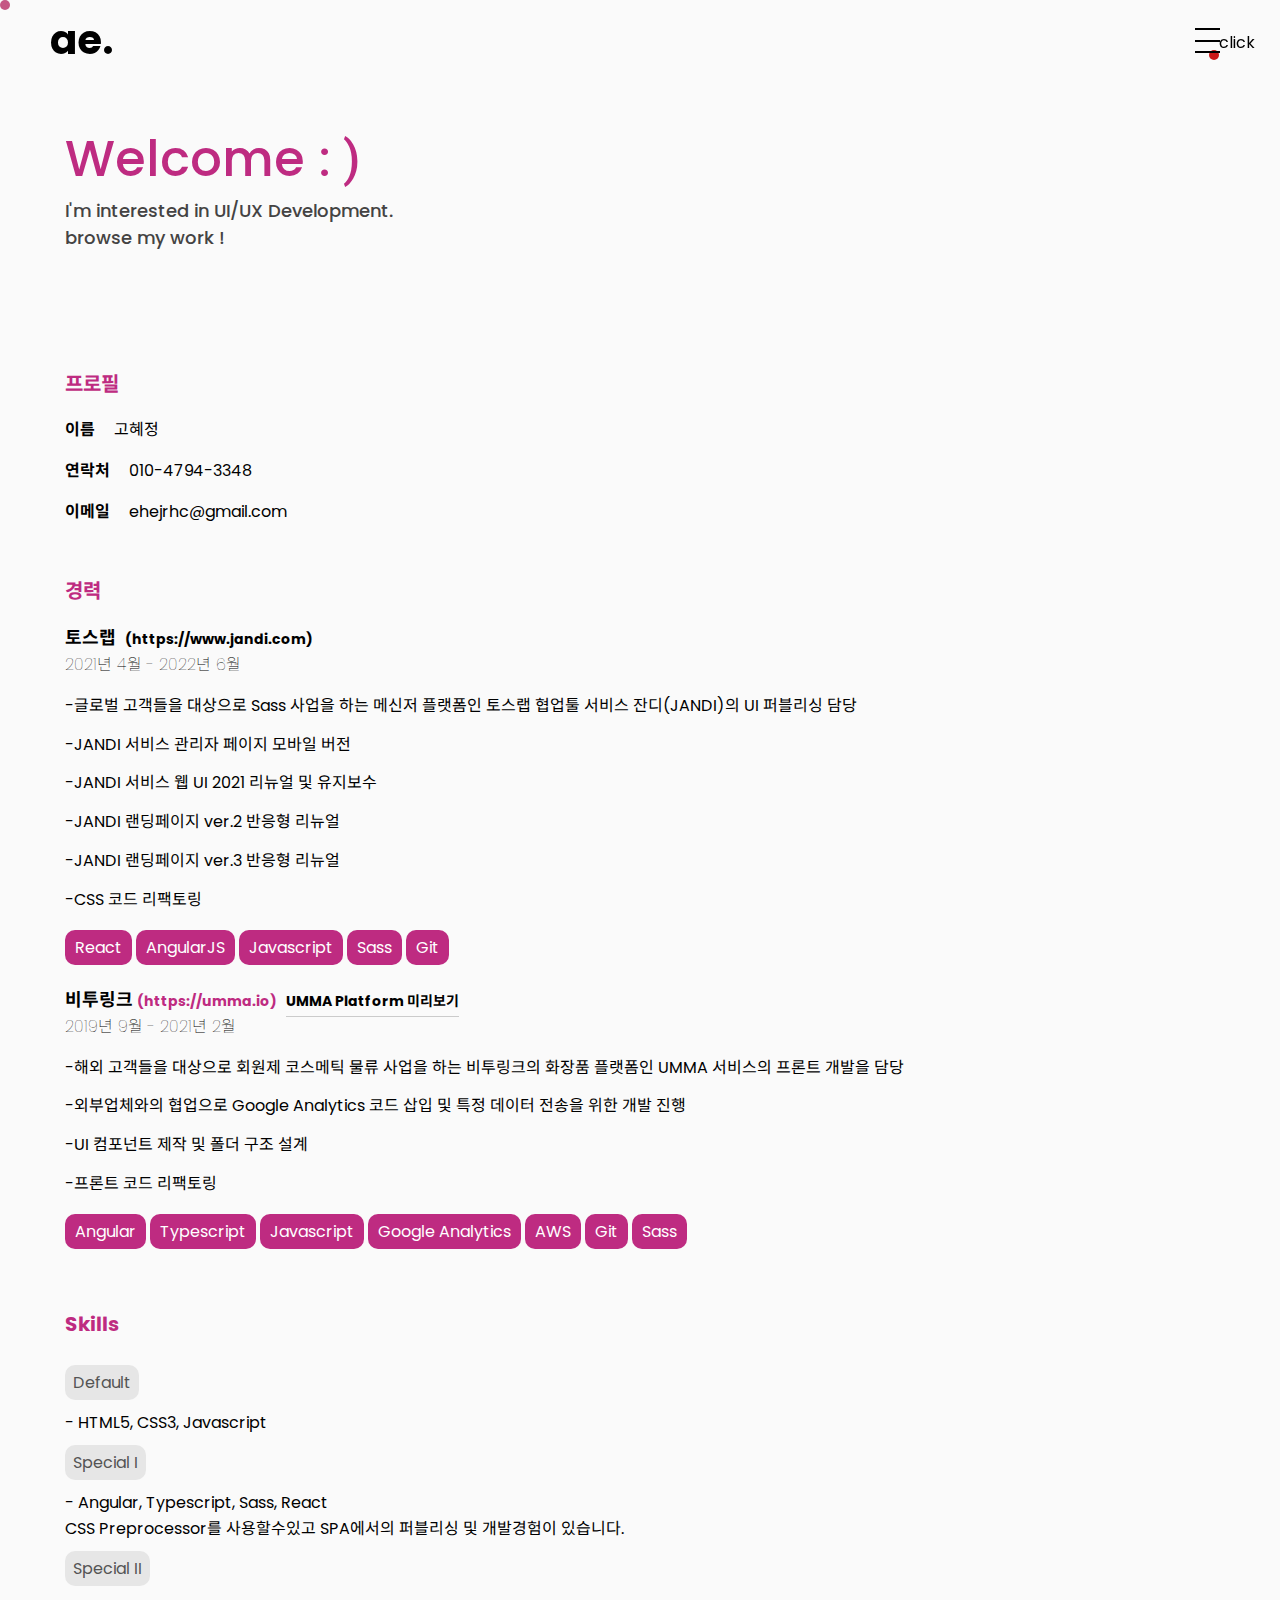
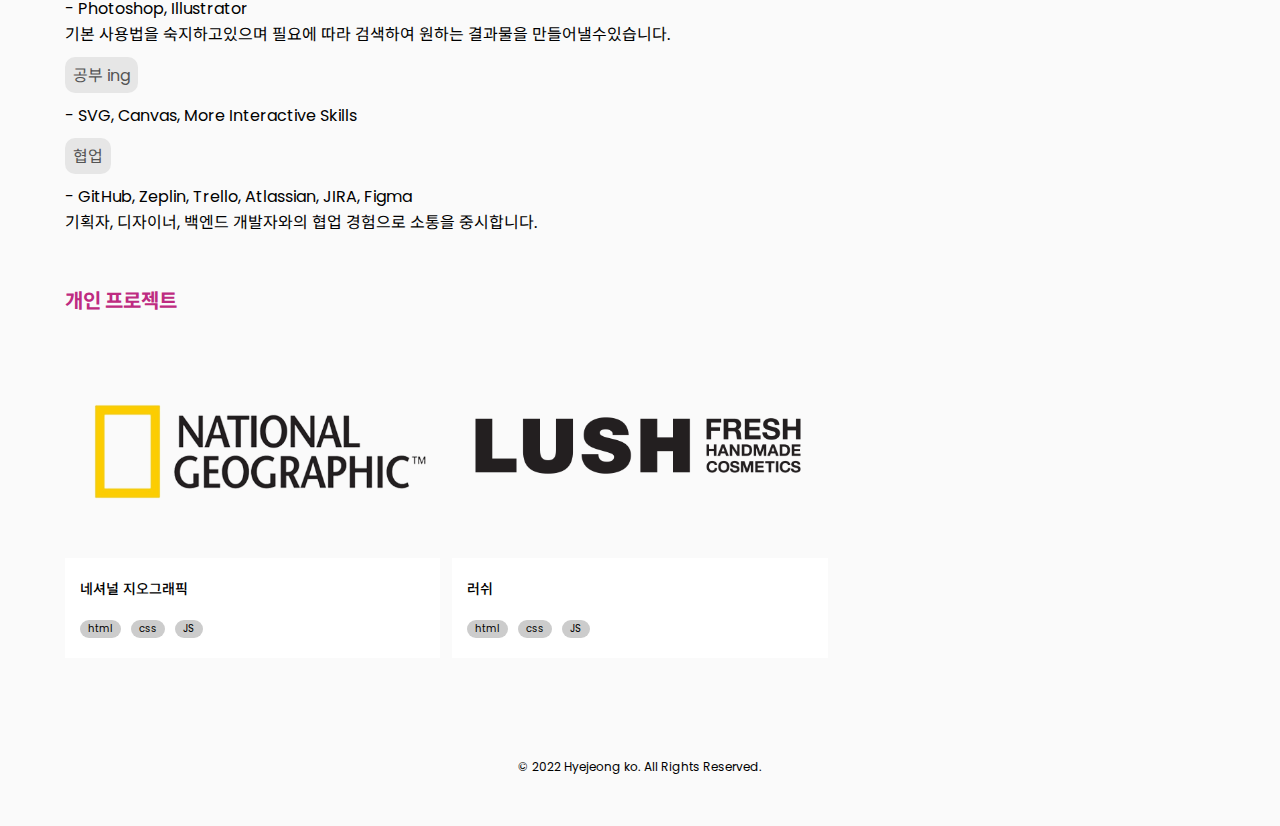
==== index.html @ 9c0b8891 "경력연도 수정" ====
<!DOCTYPE html>
<html lang="en">
  <head>
    <meta charset="UTF-8" />
    <meta name="viewport" content="width=device-width, initial-scale=1.0" />
    <link rel="stylesheet" href="./css/style.css" />
    <link rel="stylesheet" href="css/uicons-regular-rounded.css" />
    <title>ae</title>
  </head>
  <body>
    <div class="container">
      <div class="dim"></div>
      <div class="header-top">
        <h1>
          <a href="./index.html" class="logo">ae.</a>
        </h1>
        <div class="hamburger">
          <span></span>
          <span></span>
          <span></span>
        </div>
        <span class="cursor"> click </span>
      </div>
      <header>
        <aside>
          <div class="side-container">
            <div class="side-left">
              <div class="side-left-info">
                <span>Info</span>
                <a href="mailto:ehejrhc@gmail.com"> ehejrhc@gmail.com </a>
              </div>
            </div>
            <div class="side-right">
              <div class="work-section">
                <h2>Works</h2>
                <svg
                  xmlns="http://www.w3.org/2000/svg"
                  viewBox="0 0 25 33.33"
                  id="arrow-down-o"
                >
                  <path
                    d="M12.5 30.2V0m11 17l-11 13.2L1.55 17"
                    fill="none"
                    stroke="currentColor"
                    stroke-miterlimit="10"
                  ></path>
                </svg>
                <div class="work-list">
                  <a href="./umma-pc.html" class="underline"
                    >UMMA Platform</a
                  >
                </div>
              </div>
              <div class="project-section">
                <h2>Projects</h2>
                <svg
                  xmlns="http://www.w3.org/2000/svg"
                  viewBox="0 0 25 33.33"
                  id="arrow-down-o"
                >
                  <path
                    d="M12.5 30.2V0m11 17l-11 13.2L1.55 17"
                    fill="none"
                    stroke="currentColor"
                    stroke-miterlimit="10"
                  ></path>
                </svg>
                <div class="work-list">
                  <a
                    href="https://aejeong.github.io/pc-mobile-publishing/"
                    target="_blank"
                    class="underline"
                    >Resoponsive Web Publishing</a
                  >
                </div>
                <div class="work-list">
                  <a
                    href="https://aejeong.github.io/aejeong-lush/"
                    target="_blank"
                    class="underline"
                    >Web PC Publishing</a
                  >
                </div>
                <!-- <div class="work-list">
                  <a
                    href="https://aejeong.github.io/mobile-publishing/"
                    target="_blank"
                    class="underline"
                    >Web Mobile Publishing</a
                  >
                </div> -->
              </div>
            </div>
          </div>
        </aside>
      </header>
      <div class="welcome">
        Welcome <i> : ) </i> <br />
        <span> I'm interested in UI/UX Development. </span>
        <span> browse my work ! </span>
      </div>
      <div class="info">
        <div class="profile">
          <h2>프로필</h2>
          <ul>
            <li>
              <strong>이름</strong>
              <span>고혜정</span>
            </li>
            <li>
              <strong>연락처</strong>
              <span>010-4794-3348</span>
            </li>
            <li>
              <strong>이메일</strong>
              <span>ehejrhc@gmail.com</span>
            </li>
          </ul>
        </div>
        <div class="exprience">
          <h2>경력</h2>
          <ul>
            <li>
              <div class="exprience-info">
                <p>
                  토스랩
                  <a href="https://www.jandi.com/landing/kr" target="_blank"
                    >(https://www.jandi.com)</a
                  >
                </p>
                <span>2021년 4월 - 2022년 6월</span>
                <ul>
                  <li>
                    -글로벌 고객들을 대상으로 Sass 사업을 하는 메신저 플랫폼인
                    토스랩 협업툴 서비스 잔디(JANDI)의 UI 퍼블리싱 담당
                  </li>
                  <li>-JANDI 서비스 관리자 페이지 모바일 버전</li>
                  <li>-JANDI 서비스 웹 UI 2021 리뉴얼 및 유지보수</li>
                  <li>-JANDI 랜딩페이지 ver.2 반응형 리뉴얼</li>
                  <li>-JANDI 랜딩페이지 ver.3 반응형 리뉴얼</li>
                  <li>-CSS 코드 리팩토링</li>
                </ul>
              </div>
              <div class="skills">
                <ul>
                  <li>React</li>
                  <li>AngularJS</li>
                  <li>Javascript</li>
                  <li>Sass</li>
                  <li>Git</li>
                </ul>
              </div>
            </li>
            <li>
              <div class="exprience-info">
                <p>
                  비투링크
                  <a href="https://umma.io/" target="_blank"
                    >(https://umma.io)</a
                  >
                  <a href="./umma-pc.html" class="underline"
                  >UMMA Platform 미리보기</a>
                </p>
                <span>2019년 9월 - 2021년 2월</span>
                <ul>
                  <li>
                    -해외 고객들을 대상으로 회원제 코스메틱 물류 사업을 하는
                    비투링크의 화장품 플랫폼인 UMMA 서비스의 프론트 개발을 담당
                  </li>
                  <li>
                    -외부업체와의 협업으로 Google Analytics 코드 삽입 및 특정
                    데이터 전송을 위한 개발 진행
                  </li>
                  <li>-UI 컴포넌트 제작 및 폴더 구조 설계</li>
                  <li>-프론트 코드 리팩토링</li>
                </ul>
              </div>
              <div class="skills">
                <ul>
                  <li>Angular</li>
                  <li>Typescript</li>
                  <li>Javascript</li>
                  <li>Google Analytics</li>
                  <li>AWS</li>
                  <li>Git</li>
                  <li>Sass</li>
                </ul>
              </div>
            </li>
          </ul>
        </div>
        <div class="my-skills">
          <h2>Skills</h2>
          <ul>
            <li>
              <span>Default</span>
              <p>- HTML5, CSS3, Javascript</p>
            </li>
            <li>
              <span>Special I</span>
              <p>
                - Angular, Typescript, Sass, React <br />
                CSS Preprocessor를 사용할수있고 SPA에서의 퍼블리싱 및 개발경험이
                있습니다.
              </p>
            </li>
            <li>
              <span>Special II</span>
              <p>
                - Photoshop, Illustrator <br />
                기본 사용법을 숙지하고있으며 필요에 따라 검색하여 원하는
                결과물을 만들어낼수있습니다.
              </p>
            </li>
            <li>
              <span>공부 ing</span>
              <p>- SVG, Canvas, More Interactive Skills</p>
            </li>
            <li>
              <span>협업</span>
              <p>
                - GitHub, Zeplin, Trello, Atlassian, JIRA, Figma <br />
                기획자, 디자이너, 백엔드 개발자와의 협업 경험으로 소통을
                중시합니다.
              </p>
            </li>
          </ul>
        </div>
        <div class="pj-preview">
          <h2>개인 프로젝트</h2>
          <ul>
            <li>
              <a
                href="https://aejeong.github.io/pc-mobile-publishing/"
                target="_blank"
              >
                <div class="img-wrap">
                  <img src="./images/national-logo.png" alt="project-img" />
                  <div class="link">
                    <i>
                      <i class="fi-rr-redo"></i>
                      <span class="blind">링크바로가기</span>
                    </i>
                  </div>
                </div>
                <div class="txt-wrap">
                  <strong>네셔널 지오그래픽</strong>
                  <!-- <div class="date-wrap">
                    <span class="tit">제작</span>
                    <span class="date">2021.02.15~2021.02.18</span>
                  </div> -->
                  <div class="skill-wrap">
                    <span>html</span>
                    <span>css</span>
                    <span>JS</span>
                  </div>
                </div>
              </a>
            </li>
            <li>
              <a href="https://aejeong.github.io/aejeong-lush/" target="_blank">
                <div class="img-wrap">
                  <img src="./images/lush-logo.png" alt="project-img" />
                  <div class="link">
                    <i>
                      <i class="fi-rr-redo"></i>
                      <span class="blind">링크바로가기</span>
                    </i>
                  </div>
                </div>
                <div class="txt-wrap">
                  <strong>러쉬</strong>
                  <!-- <div class="date-wrap">
                    <span class="tit">제작</span>
                    <span class="date">2021.02.01~2021.02.03</span>
                  </div> -->
                  <div class="skill-wrap">
                    <span>html</span>
                    <span>css</span>
                    <span>JS</span>
                  </div>
                </div>
              </a>
            </li>
            <!-- <li>
              <a href="https://aejeong.github.io/mobile-publishing/">
                <div class="img-wrap">
                  <img src="./images/spotify-logo.png" alt="project-img" />
                  <div class="link">
                    <i>
                      <i class="fi-rr-redo"></i>
                      <span class="blind">링크바로가기</span>
                    </i>
                  </div>
                </div>
                <div class="txt-wrap">
                  <strong>스포티파이</strong>
                  <div class="date-wrap">
                    <span class="tit">제작기간</span>
                    <span class="date">2021.02.08 ~ 2021.02.10</span>
                  </div>
                  <div class="skill-wrap">
                    <span>html</span>
                    <span>css</span>
                    <span>JS</span>
                  </div>
                </div>
              </a>
            </li> -->
          </ul>
        </div>
      </div>
    </div>
    <footer>
      <p class="copy">© 2022 Hyejeong ko. All Rights Reserved.</p>
    </footer>
    <span class="dot"></span>
    <script src="./index.js"></script>
  </body>
</html>
---- css/style.css ----
@charset "UTF-8";
@import url("https://fonts.googleapis.com/css2?family=Noto+Sans+KR:wght@300;400;500;700&family=Poppins:wght@300;400;500;600&family=Roboto:wght@500&display=swap");
* {
  font: inherit;
}

body {
  padding: 0;
  margin: 0;
  width: 100%;
  font-family: "Poppins", "Noto Sans KR", sans-serif;
  background: #fafafa;
}

ul, p {
  margin: 0;
  padding: 0;
}

ul {
  list-style: none;
}

div {
  box-sizing: border-box;
}

a {
  color: black;
  text-decoration: none;
}

.blind {
  position: absolute;
  width: 1px;
  height: 1px;
  margin: -1px;
  overflow: hidden;
  clip: rect(0, 0, 0, 0);
}

.dim {
  display: none;
  position: fixed;
  width: 100%;
  height: 100vh;
  background-color: rgba(238, 238, 238, 0.7);
  z-index: 1;
}

.container {
  width: 1250px;
  margin: 0 auto;
}
.container.active .dim {
  display: block;
}
.container header {
  display: flex;
  align-items: center;
}

@keyframes movingCursor {
  to {
    transform: scale(1.5);
  }
}
.header-top {
  display: flex;
  padding: 0 55px;
  align-items: center;
  justify-content: space-between;
  position: relative;
  top: 20px;
  width: 100%;
}
.header-top .cursor {
  position: fixed;
  right: 25px;
  top: 30px;
}
.header-top .cursor:after {
  position: absolute;
  content: "";
  top: 20px;
  left: -10px;
  width: 10px;
  height: 10px;
  background-color: #c91717;
  border-radius: 50%;
  transition: 0.3s;
  animation: movingCursor 0.8s linear infinite both;
  font-size: 14px;
}
.header-top .logo {
  font-size: 40px;
  font-weight: bold;
  cursor: pointer;
  position: fixed;
  left: 50px;
  top: 10px;
}
.header-top .hamburger {
  width: 25px;
  height: 25px;
  position: fixed;
  top: 18px;
  right: 50px;
  margin: 10px;
  cursor: pointer;
  z-index: 5;
}
.header-top .hamburger span {
  position: absolute;
  box-sizing: border-box;
  border: 1px solid black;
  width: 100%;
  transition: 0.3s;
}
.header-top .hamburger span:nth-child(2) {
  top: 50%;
  transform: translateY(-50%);
}
.header-top .hamburger span:nth-child(3) {
  bottom: 0;
}
.header-top .hamburger.active span:nth-child(1) {
  transform: rotate(45deg) translate(8px, 8px);
}
.header-top .hamburger.active span:nth-child(2) {
  display: none;
}
.header-top .hamburger.active span:nth-child(3) {
  transform: rotate(-45deg) translate(8px, -8px);
}

/* index */
.welcome {
  padding: 100px 50px 50px;
  font-size: 50px;
  font-weight: 500;
  color: #be2b81;
}
.welcome span {
  display: block;
  font-size: 18px;
  color: #444343;
}
.welcome i {
  font-family: "Roboto", sans-serif;
}

.info {
  padding: 50px;
}
.info h2 {
  font-size: 20px;
  font-weight: 700;
  color: #be2b81;
}
.info .profile {
  padding-bottom: 20px;
}
.info .profile ul li {
  margin-bottom: 15px;
}
.info .profile ul li strong {
  font-weight: 700;
  margin-right: 15px;
}
.info .exprience > ul li {
  margin-bottom: 10px;
}
.info .exprience .exprience-info p {
  font-size: 18px;
  font-weight: bold;
}
.info .exprience .exprience-info p a {
  font-size: 14px;
}
.info .exprience .exprience-info p a:first-child {
  color: #be2b81;
}
.info .exprience .exprience-info p a:last-child {
  margin-left: 5px;
  color: black;
}
.info .exprience .exprience-info span {
  font-size: 16px;
  font-weight: lighter;
}
.info .exprience .exprience-info ul {
  line-height: 1.8;
  margin: 15px 0;
}
.info .exprience .skills ul li {
  display: inline-block;
  border-radius: 10px;
  padding: 5px 10px;
  color: #fff;
  background-color: #be2b81;
}
.info .pj-preview {
  margin-top: 50px;
  width: 100%;
}
.info .pj-preview ul {
  overflow: hidden;
}
.info .pj-preview ul li {
  width: 33.33%;
  float: left;
  box-sizing: border-box;
  padding-right: 8px;
}
.info .pj-preview ul li:nth-child(2) {
  padding: 0 4px;
}
.info .pj-preview ul li:nth-child(3) {
  padding-right: 0;
  padding-left: 8px;
}
.info .pj-preview ul li:hover .img-wrap::before {
  opacity: 1;
}
.info .pj-preview ul li:hover .img-wrap .link {
  top: 50%;
  opacity: 1;
}
.info .pj-preview ul li:hover img {
  transform: scale(1.1);
}
.info .pj-preview ul a {
  background: #fff;
}
.info .pj-preview ul a .img-wrap {
  overflow: hidden;
  position: relative;
  padding-bottom: 60%;
}
.info .pj-preview ul a .img-wrap:before {
  opacity: 0;
  position: absolute;
  content: "";
  top: 0;
  left: 0;
  bottom: 0;
  right: 0;
  background: rgba(0, 0, 0, 0.3);
  z-index: 2;
  transition: 0.3s;
}
.info .pj-preview ul a .img-wrap .link {
  transition: 0.3s;
  width: 50px;
  height: 50px;
  position: absolute;
  top: 60%;
  left: 50%;
  opacity: 0;
  transform: translate(-50%, -50%);
  border: 1px solid #fff;
  z-index: 3;
  border-radius: 50%;
  text-align: center;
  color: #fff;
  line-height: 50px;
  font-size: 18px;
}
.info .pj-preview ul a .txt-wrap {
  padding: 20px 15px;
  background: #fff;
  font-size: 14px;
}
.info .pj-preview ul a .txt-wrap strong {
  font-weight: 500;
  padding-bottom: 10px;
  display: inline-block;
}
.info .pj-preview ul a .txt-wrap .date-wrap {
  font-weight: 300;
  overflow: hidden;
}
.info .pj-preview ul a .txt-wrap .date-wrap .tit {
  float: left;
}
.info .pj-preview ul a .txt-wrap .date-wrap .date {
  float: right;
}
.info .pj-preview ul a .txt-wrap .skill-wrap {
  overflow: hidden;
  font-size: 10px;
  padding-top: 10px;
}
.info .pj-preview ul a .txt-wrap .skill-wrap span {
  border-radius: 15px;
  display: inline-block;
  vertical-align: top;
  padding: 1px 8px;
  background: #ccc;
  float: left;
  margin-right: 10px;
}
.info .pj-preview ul a img {
  position: absolute;
  object-fit: cover;
  width: 100%;
  height: 100%;
  top: 0;
  left: 0;
  transition: 0.3s;
}
.info .my-skills {
  margin-top: 50px;
}
.info .my-skills ul li span {
  display: inline-block;
  background-color: #e6e6e6;
  color: #545454;
  border-radius: 10px;
  padding: 5px 8px;
  margin: 10px 0;
}

.title {
  width: 100%;
  padding: 0 180px;
}
.title h1 {
  margin: 0;
  font-size: 4.5vw;
  animation: title-ani 1.5s cubic-bezier(0.22, 0.61, 0.36, 1) both;
  transform-origin: bottom bottom;
}
.title .date {
  display: inline-block;
  font-size: 20px;
  margin-bottom: 15px;
}

@keyframes title-ani {
  0% {
    transform: rotateX(-90deg) translate3d(0, 70px, 0);
    opacity: 0;
  }
  100% {
    transform: rotateX(0deg) translate3d(0, 0, 0);
    opacity: 1;
  }
}
aside {
  position: fixed;
  top: 0;
  right: -100%;
  width: 500px;
  height: 100vh;
  background-color: #fff;
  transition: 0.5s ease-in-out;
  box-shadow: 0px 7px 15px rgba(0, 0, 0, 0.1);
  opacity: 0;
  visibility: hidden;
  z-index: 4;
}
aside.active {
  opacity: 1;
  right: 0;
  visibility: visible;
}

/* MOBILE MAIN */
.main {
  width: 100%;
  box-shadow: 0 2px 10px rgba(0, 0, 0, 0.2);
  overflow: hidden;
  height: 100vh;
}
.main .main-container {
  transform: translate3d(0, -250px, 0);
  background: url(../images/mobile-main.png) no-repeat;
  width: 100%;
  height: 100%;
  background-size: cover;
}
.main .main-container img:nth-child(1) {
  width: 100%;
}
.main .main-container img:nth-child(2) {
  position: absolute;
  top: 0%;
  left: 33%;
}
.main .main-container img:nth-child(3) {
  position: absolute;
  top: 0;
  left: 66%;
}
.main .main-container img:nth-child(4) {
  position: absolute;
  top: 60%;
  left: 6%;
}
.main .main-container img:nth-child(5) {
  position: absolute;
  top: 60%;
  left: 40%;
}
.main .main-container img:nth-child(6) {
  position: absolute;
  top: 60%;
  left: 73%;
}

/* PC MAIN */
.pc-main {
  width: 100%;
  height: 100%;
  text-align: center;
  box-shadow: 0 0px 2px rgba(0, 0, 0, 0.3);
}

.explain {
  width: 100%;
  height: 100%;
  display: flex;
  padding: 120px 180px;
  font-size: 18px;
  font-family: "Noto Serif KR", serif;
}
.explain .sub-title {
  font-family: "Do Hyeon", sans-serif;
  font-size: 48px;
  margin-right: 80px;
  color: #dddddd91;
}
.explain ul li {
  margin-bottom: 10px;
}
.explain p {
  width: 700px;
  line-height: 1.8em;
}

.cards-container .cards {
  display: flex;
  flex-direction: row;
  justify-content: space-around;
  width: 880px;
  margin: 0 auto;
  height: 100%;
}
.cards-container .card {
  border-radius: 5px;
  overflow: hidden;
  position: relative;
  box-shadow: 0 2px 10px rgba(0, 0, 0, 0.2);
}
.cards-container .cards-left .card {
  width: 380px;
  height: 600px;
  margin-bottom: 40px;
}
.cards-container .cards-left .card:nth-child(1) img {
  position: absolute;
  left: -80%;
  transform: translate3d(0, -150px, 0px);
}
.cards-container .cards-left .card:nth-child(2) img {
  position: absolute;
  transform: translate3d(0, -150px, 0px);
}
.cards-container .cards-left .card:nth-child(3) {
  position: relative;
  height: 570px;
}
.cards-container .cards-left .card:nth-child(4) {
  position: relative;
  height: 650px;
}
.cards-container .cards-right {
  margin-top: 170px;
}
.cards-container .cards-right .card {
  margin-bottom: 40px;
  overflow: hidden;
  position: relative;
  width: 380px;
  height: 600px;
  box-shadow: 0 2px 10px rgba(0, 0, 0, 0.2);
}
.cards-container .cards-right .card:nth-child(1) {
  height: 540px;
}
.cards-container .cards-right .card:nth-child(1) img {
  width: 100%;
  position: absolute;
  transform: translate3d(0, -70px, 0px);
}
.cards-container .cards-right .card:nth-child(2) {
  height: 630px;
}
.cards-container .cards-right .card:nth-child(2) img {
  position: absolute;
  transform: translate3d(0, -150px, 0px);
  width: 100%;
  top: -8%;
}
.cards-container .cards-right .card:nth-child(3) {
  height: 630px;
}
.cards-container .cards-right .card:nth-child(3) img {
  position: absolute;
  transform: translate3d(0, -350px, 0px);
  width: 100%;
}
.cards-container .cards-right .card:nth-child(4) img {
  transform: translate3d(0, -500px, 0px);
  width: 100%;
}

.side-container {
  height: 100%;
  width: 100%;
  display: flex;
  align-items: flex-end;
  padding: 80px 0;
}

.side-left {
  margin: 0 auto;
  width: 150px;
  color: #6f6f6f;
}
.side-left a {
  display: block;
  color: #6f6f6f;
  padding: 18px 0;
  font-size: 16px;
}

.side-right {
  margin: 0 auto;
  height: 80%;
}
.side-right h2 {
  display: inline-block;
  font-size: 45px;
}
.side-right svg {
  width: 15px;
  height: 18px;
}

.work-section {
  margin-bottom: 40px;
}
.work-section h2 {
  color: #be2b81;
}

.project-section h2 {
  color: #be2b81;
}

.work-list {
  text-align: end;
  margin-bottom: 30px;
}

.dot {
  position: fixed;
  top: 0;
  left: 0;
  display: inline-block;
  width: 10px;
  height: 10px;
  border-radius: 50%;
  background-color: #c55684;
  z-index: 2;
  pointer-events: none;
  transition: 0.3s;
}

.keyword {
  position: fixed;
  bottom: 25px;
  right: 25px;
  z-index: 1;
}
.keyword a {
  display: inline-block;
  outline: none;
  padding: 10px 20px;
  border-radius: 20px;
  background-color: #000000;
  color: #fff;
  cursor: pointer;
  transition: 0.3s;
}
.keyword a:hover {
  background: #d1d1d1;
}

/* 막대 트렌지션 */
.underline {
  background-position: 0 bottom, 0 bottom;
  transition: all 500ms cubic-bezier(0.23, 0.5, 0.32, 1);
  background-repeat: no-repeat;
  padding-bottom: 6px;
  background-image: linear-gradient(transparent calc(100% - 1px), #000000 1px), linear-gradient(transparent calc(100% - 1px), #CBCBCB 1px);
  background-size: 0% 6px, 100% 6px;
}
.underline:hover {
  background-size: 100% 6px, 100% 6px;
}

footer .copy {
  text-align: center;
  padding: 50px 0;
  font-size: 12px;
}

@media (max-width: 1250px) {
  .container {
    width: 100%;
  }
}
@media (max-width: 1024px) {
  .info .pj-preview ul li {
    margin-bottom: 16px;
    width: 50%;
  }
  .info .pj-preview ul li:nth-child(2) {
    padding-left: 8px;
    padding-right: 0;
  }
  .info .pj-preview ul li:nth-child(3) {
    padding-left: 0;
    padding-right: 8px;
  }
}
@media (max-width: 768px) {
  .info .pj-preview ul li {
    width: 100%;
    padding: 0;
  }
  .info .pj-preview ul li:nth-child(2) {
    padding: 0;
  }
  .dot {
    display: none;
  }

  .title {
    padding: 0 50px;
  }

  .title h1 {
    font-size: 7vw;
  }

  .header-top {
    padding: 0px 30px;
    top: 15px;
  }
  .header-top .logo {
    font-size: 38px;
  }
  .header-top .cursor {
    right: 0;
    top: 23px;
  }

  .info .exprience .skills ul li {
    margin-top: 10px;
  }

  .header-top .hamburger {
    right: 25px;
    margin: 10px;
  }

  aside {
    width: 260px;
  }

  .side-container {
    padding: 40px 24px;
    position: relative;
  }

  .work-section {
    position: absolute;
    top: 10%;
    right: 20px;
  }

  .main .main-container {
    background: url(../images/mobile-mockup.png) no-repeat center center/cover;
  }

  .explain {
    display: inline-block;
    padding: 60px 40px;
    font-size: 18px;
  }
  .explain .sub-title {
    font-size: 39px;
    margin-right: 0;
  }
  .explain ul li {
    margin-bottom: 14px;
    list-style-type: "- ";
  }

  .cards-container {
    display: none;
  }

  .welcome {
    padding: 50px;
    font-size: 40px;
  }

  .welcome span {
    font-size: 18px;
  }

  .keyword {
    display: none;
  }
}
@media (max-width: 480px) {
  .welcome {
    padding: 35px;
  }

  .info {
    width: 350px;
    padding: 35px;
  }

  .side-right {
    height: 380px;
  }

  aside {
    width: 100%;
    height: 100%;
  }

  .project-section {
    position: absolute;
    bottom: 20%;
    right: 20px;
  }
}

/*# sourceMappingURL=style.css.map */
---- css/uicons-regular-rounded.css ----
@font-face {
    font-family: "uicons-regular-rounded";
    src: url("webfonts/uicons-regular-rounded.eot#iefix") format("embedded-opentype"),
url("webfonts/uicons-regular-rounded.woff2") format("woff2"),
url("webfonts/uicons-regular-rounded.woff") format("woff");
}

i[class^="fi-rr-"]:before, i[class*=" fi-rr-"]:before, span[class^="fi-rr-"]:before, span[class*="fi-rr-"]:before {
    font-family: uicons-regular-rounded !important;
    font-style: normal;
    font-weight: normal !important;
    font-variant: normal;
    text-transform: none;
    line-height: 1;
    -webkit-font-smoothing: antialiased;
    -moz-osx-font-smoothing: grayscale;
}

.fi-rr-add:before {
    content: "\f101";
}
.fi-rr-alarm-clock:before {
    content: "\f102";
}
.fi-rr-align-center:before {
    content: "\f103";
}
.fi-rr-align-justify:before {
    content: "\f104";
}
.fi-rr-align-left:before {
    content: "\f105";
}
.fi-rr-align-right:before {
    content: "\f106";
}
.fi-rr-ambulance:before {
    content: "\f107";
}
.fi-rr-angle-double-left:before {
    content: "\f108";
}
.fi-rr-angle-double-right:before {
    content: "\f109";
}
.fi-rr-angle-double-small-left:before {
    content: "\f10a";
}
.fi-rr-angle-double-small-right:before {
    content: "\f10b";
}
.fi-rr-angle-down:before {
    content: "\f10c";
}
.fi-rr-angle-left:before {
    content: "\f10d";
}
.fi-rr-angle-right:before {
    content: "\f10e";
}
.fi-rr-angle-small-down:before {
    content: "\f10f";
}
.fi-rr-angle-small-left:before {
    content: "\f110";
}
.fi-rr-angle-small-right:before {
    content: "\f111";
}
.fi-rr-angle-small-up:before {
    content: "\f112";
}
.fi-rr-angle-up:before {
    content: "\f113";
}
.fi-rr-apps-add:before {
    content: "\f114";
}
.fi-rr-apps-delete:before {
    content: "\f115";
}
.fi-rr-apps-sort:before {
    content: "\f116";
}
.fi-rr-apps:before {
    content: "\f117";
}
.fi-rr-archive:before {
    content: "\f118";
}
.fi-rr-arrow-down:before {
    content: "\f119";
}
.fi-rr-arrow-left:before {
    content: "\f11a";
}
.fi-rr-arrow-right:before {
    content: "\f11b";
}
.fi-rr-arrow-small-down:before {
    content: "\f11c";
}
.fi-rr-arrow-small-left:before {
    content: "\f11d";
}
.fi-rr-arrow-small-right:before {
    content: "\f11e";
}
.fi-rr-arrow-small-up:before {
    content: "\f11f";
}
.fi-rr-arrow-up:before {
    content: "\f120";
}
.fi-rr-asterisk:before {
    content: "\f121";
}
.fi-rr-backpack:before {
    content: "\f122";
}
.fi-rr-badge:before {
    content: "\f123";
}
.fi-rr-ban:before {
    content: "\f124";
}
.fi-rr-band-aid:before {
    content: "\f125";
}
.fi-rr-bank:before {
    content: "\f126";
}
.fi-rr-barber-shop:before {
    content: "\f127";
}
.fi-rr-baseball:before {
    content: "\f128";
}
.fi-rr-basketball:before {
    content: "\f129";
}
.fi-rr-bell-ring:before {
    content: "\f12a";
}
.fi-rr-bell-school:before {
    content: "\f12b";
}
.fi-rr-bell:before {
    content: "\f12c";
}
.fi-rr-billiard:before {
    content: "\f12d";
}
.fi-rr-bold:before {
    content: "\f12e";
}
.fi-rr-book-alt:before {
    content: "\f12f";
}
.fi-rr-book:before {
    content: "\f130";
}
.fi-rr-bookmark:before {
    content: "\f131";
}
.fi-rr-bowling:before {
    content: "\f132";
}
.fi-rr-box-alt:before {
    content: "\f133";
}
.fi-rr-box:before {
    content: "\f134";
}
.fi-rr-briefcase:before {
    content: "\f135";
}
.fi-rr-broom:before {
    content: "\f136";
}
.fi-rr-browser:before {
    content: "\f137";
}
.fi-rr-brush:before {
    content: "\f138";
}
.fi-rr-bug:before {
    content: "\f139";
}
.fi-rr-building:before {
    content: "\f13a";
}
.fi-rr-bulb:before {
    content: "\f13b";
}
.fi-rr-calculator:before {
    content: "\f13c";
}
.fi-rr-calendar:before {
    content: "\f13d";
}
.fi-rr-camera:before {
    content: "\f13e";
}
.fi-rr-caret-down:before {
    content: "\f13f";
}
.fi-rr-caret-left:before {
    content: "\f140";
}
.fi-rr-caret-right:before {
    content: "\f141";
}
.fi-rr-caret-up:before {
    content: "\f142";
}
.fi-rr-check:before {
    content: "\f143";
}
.fi-rr-checkbox:before {
    content: "\f144";
}
.fi-rr-chess:before {
    content: "\f145";
}
.fi-rr-circle-small:before {
    content: "\f146";
}
.fi-rr-circle:before {
    content: "\f147";
}
.fi-rr-clip:before {
    content: "\f148";
}
.fi-rr-clock:before {
    content: "\f149";
}
.fi-rr-cloud-check:before {
    content: "\f14a";
}
.fi-rr-cloud-disabled:before {
    content: "\f14b";
}
.fi-rr-cloud-download:before {
    content: "\f14c";
}
.fi-rr-cloud-share:before {
    content: "\f14d";
}
.fi-rr-cloud-upload:before {
    content: "\f14e";
}
.fi-rr-cloud:before {
    content: "\f14f";
}
.fi-rr-comment-alt:before {
    content: "\f150";
}
.fi-rr-comment:before {
    content: "\f151";
}
.fi-rr-compress-alt:before {
    content: "\f152";
}
.fi-rr-compress:before {
    content: "\f153";
}
.fi-rr-computer:before {
    content: "\f154";
}
.fi-rr-cookie:before {
    content: "\f155";
}
.fi-rr-copy-alt:before {
    content: "\f156";
}
.fi-rr-copy:before {
    content: "\f157";
}
.fi-rr-copyright:before {
    content: "\f158";
}
.fi-rr-cream:before {
    content: "\f159";
}
.fi-rr-credit-card:before {
    content: "\f15a";
}
.fi-rr-cross-circle:before {
    content: "\f15b";
}
.fi-rr-cross-small:before {
    content: "\f15c";
}
.fi-rr-cross:before {
    content: "\f15d";
}
.fi-rr-crown:before {
    content: "\f15e";
}
.fi-rr-cursor-finger:before {
    content: "\f15f";
}
.fi-rr-cursor-plus:before {
    content: "\f160";
}
.fi-rr-cursor-text-alt:before {
    content: "\f161";
}
.fi-rr-cursor-text:before {
    content: "\f162";
}
.fi-rr-cursor:before {
    content: "\f163";
}
.fi-rr-dart:before {
    content: "\f164";
}
.fi-rr-dashboard:before {
    content: "\f165";
}
.fi-rr-data-transfer:before {
    content: "\f166";
}
.fi-rr-database:before {
    content: "\f167";
}
.fi-rr-delete:before {
    content: "\f168";
}
.fi-rr-diamond:before {
    content: "\f169";
}
.fi-rr-dice:before {
    content: "\f16a";
}
.fi-rr-diploma:before {
    content: "\f16b";
}
.fi-rr-disk:before {
    content: "\f16c";
}
.fi-rr-doctor:before {
    content: "\f16d";
}
.fi-rr-document-signed:before {
    content: "\f16e";
}
.fi-rr-document:before {
    content: "\f16f";
}
.fi-rr-dollar:before {
    content: "\f170";
}
.fi-rr-download:before {
    content: "\f171";
}
.fi-rr-duplicate:before {
    content: "\f172";
}
.fi-rr-e-learning:before {
    content: "\f173";
}
.fi-rr-earnings:before {
    content: "\f174";
}
.fi-rr-edit-alt:before {
    content: "\f175";
}
.fi-rr-edit:before {
    content: "\f176";
}
.fi-rr-envelope:before {
    content: "\f177";
}
.fi-rr-euro:before {
    content: "\f178";
}
.fi-rr-exclamation:before {
    content: "\f179";
}
.fi-rr-expand:before {
    content: "\f17a";
}
.fi-rr-eye-crossed:before {
    content: "\f17b";
}
.fi-rr-eye-dropper:before {
    content: "\f17c";
}
.fi-rr-eye:before {
    content: "\f17d";
}
.fi-rr-feather:before {
    content: "\f17e";
}
.fi-rr-file-add:before {
    content: "\f17f";
}
.fi-rr-file-ai:before {
    content: "\f180";
}
.fi-rr-file-check:before {
    content: "\f181";
}
.fi-rr-file-delete:before {
    content: "\f182";
}
.fi-rr-file-eps:before {
    content: "\f183";
}
.fi-rr-file-gif:before {
    content: "\f184";
}
.fi-rr-file-music:before {
    content: "\f185";
}
.fi-rr-file-psd:before {
    content: "\f186";
}
.fi-rr-file:before {
    content: "\f187";
}
.fi-rr-fill:before {
    content: "\f188";
}
.fi-rr-film:before {
    content: "\f189";
}
.fi-rr-filter:before {
    content: "\f18a";
}
.fi-rr-fingerprint:before {
    content: "\f18b";
}
.fi-rr-flag:before {
    content: "\f18c";
}
.fi-rr-flame:before {
    content: "\f18d";
}
.fi-rr-flip-horizontal:before {
    content: "\f18e";
}
.fi-rr-folder-add:before {
    content: "\f18f";
}
.fi-rr-folder:before {
    content: "\f190";
}
.fi-rr-following:before {
    content: "\f191";
}
.fi-rr-football:before {
    content: "\f192";
}
.fi-rr-form:before {
    content: "\f193";
}
.fi-rr-forward:before {
    content: "\f194";
}
.fi-rr-ftp:before {
    content: "\f195";
}
.fi-rr-gallery:before {
    content: "\f196";
}
.fi-rr-glasses:before {
    content: "\f197";
}
.fi-rr-globe-alt:before {
    content: "\f198";
}
.fi-rr-globe:before {
    content: "\f199";
}
.fi-rr-golf:before {
    content: "\f19a";
}
.fi-rr-graduation-cap:before {
    content: "\f19b";
}
.fi-rr-graphic-tablet:before {
    content: "\f19c";
}
.fi-rr-grid-alt:before {
    content: "\f19d";
}
.fi-rr-grid:before {
    content: "\f19e";
}
.fi-rr-gym:before {
    content: "\f19f";
}
.fi-rr-headphones:before {
    content: "\f1a0";
}
.fi-rr-headset:before {
    content: "\f1a1";
}
.fi-rr-heart:before {
    content: "\f1a2";
}
.fi-rr-home:before {
    content: "\f1a3";
}
.fi-rr-hourglass-end:before {
    content: "\f1a4";
}
.fi-rr-hourglass:before {
    content: "\f1a5";
}
.fi-rr-ice-skate:before {
    content: "\f1a6";
}
.fi-rr-id-badge:before {
    content: "\f1a7";
}
.fi-rr-inbox:before {
    content: "\f1a8";
}
.fi-rr-incognito:before {
    content: "\f1a9";
}
.fi-rr-indent:before {
    content: "\f1aa";
}
.fi-rr-infinity:before {
    content: "\f1ab";
}
.fi-rr-info:before {
    content: "\f1ac";
}
.fi-rr-interactive:before {
    content: "\f1ad";
}
.fi-rr-interlining:before {
    content: "\f1ae";
}
.fi-rr-interrogation:before {
    content: "\f1af";
}
.fi-rr-italic:before {
    content: "\f1b0";
}
.fi-rr-jpg:before {
    content: "\f1b1";
}
.fi-rr-key:before {
    content: "\f1b2";
}
.fi-rr-keyboard:before {
    content: "\f1b3";
}
.fi-rr-label:before {
    content: "\f1b4";
}
.fi-rr-laptop:before {
    content: "\f1b5";
}
.fi-rr-lasso:before {
    content: "\f1b6";
}
.fi-rr-layers:before {
    content: "\f1b7";
}
.fi-rr-layout-fluid:before {
    content: "\f1b8";
}
.fi-rr-letter-case:before {
    content: "\f1b9";
}
.fi-rr-life-ring:before {
    content: "\f1ba";
}
.fi-rr-line-width:before {
    content: "\f1bb";
}
.fi-rr-link:before {
    content: "\f1bc";
}
.fi-rr-lipstick:before {
    content: "\f1bd";
}
.fi-rr-list-check:before {
    content: "\f1be";
}
.fi-rr-list:before {
    content: "\f1bf";
}
.fi-rr-location-alt:before {
    content: "\f1c0";
}
.fi-rr-lock-alt:before {
    content: "\f1c1";
}
.fi-rr-lock:before {
    content: "\f1c2";
}
.fi-rr-magic-wand:before {
    content: "\f1c3";
}
.fi-rr-makeup-brush:before {
    content: "\f1c4";
}
.fi-rr-marker-time:before {
    content: "\f1c5";
}
.fi-rr-marker:before {
    content: "\f1c6";
}
.fi-rr-medicine:before {
    content: "\f1c7";
}
.fi-rr-megaphone:before {
    content: "\f1c8";
}
.fi-rr-menu-burger:before {
    content: "\f1c9";
}
.fi-rr-menu-dots-vertical:before {
    content: "\f1ca";
}
.fi-rr-menu-dots:before {
    content: "\f1cb";
}
.fi-rr-microphone:before {
    content: "\f1cc";
}
.fi-rr-minus-small:before {
    content: "\f1cd";
}
.fi-rr-minus:before {
    content: "\f1ce";
}
.fi-rr-mobile:before {
    content: "\f1cf";
}
.fi-rr-mode-landscape:before {
    content: "\f1d0";
}
.fi-rr-mode-portrait:before {
    content: "\f1d1";
}
.fi-rr-money:before {
    content: "\f1d2";
}
.fi-rr-mouse:before {
    content: "\f1d3";
}
.fi-rr-music-alt:before {
    content: "\f1d4";
}
.fi-rr-music:before {
    content: "\f1d5";
}
.fi-rr-network-cloud:before {
    content: "\f1d6";
}
.fi-rr-network:before {
    content: "\f1d7";
}
.fi-rr-notebook:before {
    content: "\f1d8";
}
.fi-rr-opacity:before {
    content: "\f1d9";
}
.fi-rr-package:before {
    content: "\f1da";
}
.fi-rr-paint-brush:before {
    content: "\f1db";
}
.fi-rr-palette:before {
    content: "\f1dc";
}
.fi-rr-paper-plane:before {
    content: "\f1dd";
}
.fi-rr-password:before {
    content: "\f1de";
}
.fi-rr-pause:before {
    content: "\f1df";
}
.fi-rr-pencil:before {
    content: "\f1e0";
}
.fi-rr-pharmacy:before {
    content: "\f1e1";
}
.fi-rr-physics:before {
    content: "\f1e2";
}
.fi-rr-picture:before {
    content: "\f1e3";
}
.fi-rr-ping-pong:before {
    content: "\f1e4";
}
.fi-rr-play-alt:before {
    content: "\f1e5";
}
.fi-rr-play:before {
    content: "\f1e6";
}
.fi-rr-playing-cards:before {
    content: "\f1e7";
}
.fi-rr-plus-small:before {
    content: "\f1e8";
}
.fi-rr-plus:before {
    content: "\f1e9";
}
.fi-rr-poker-chip:before {
    content: "\f1ea";
}
.fi-rr-portrait:before {
    content: "\f1eb";
}
.fi-rr-pound:before {
    content: "\f1ec";
}
.fi-rr-power:before {
    content: "\f1ed";
}
.fi-rr-presentation:before {
    content: "\f1ee";
}
.fi-rr-print:before {
    content: "\f1ef";
}
.fi-rr-protractor:before {
    content: "\f1f0";
}
.fi-rr-pulse:before {
    content: "\f1f1";
}
.fi-rr-quote-right:before {
    content: "\f1f2";
}
.fi-rr-rec:before {
    content: "\f1f3";
}
.fi-rr-receipt:before {
    content: "\f1f4";
}
.fi-rr-rectangle-horizontal:before {
    content: "\f1f5";
}
.fi-rr-rectangle-panoramic:before {
    content: "\f1f6";
}
.fi-rr-rectangle-vertical:before {
    content: "\f1f7";
}
.fi-rr-redo:before {
    content: "\f1f8";
}
.fi-rr-reflect:before {
    content: "\f1f9";
}
.fi-rr-refresh:before {
    content: "\f1fa";
}
.fi-rr-resize:before {
    content: "\f1fb";
}
.fi-rr-resources:before {
    content: "\f1fc";
}
.fi-rr-rewind:before {
    content: "\f1fd";
}
.fi-rr-rocket:before {
    content: "\f1fe";
}
.fi-rr-rotate-right:before {
    content: "\f1ff";
}
.fi-rr-rugby:before {
    content: "\f200";
}
.fi-rr-scale:before {
    content: "\f201";
}
.fi-rr-school-bus:before {
    content: "\f202";
}
.fi-rr-school:before {
    content: "\f203";
}
.fi-rr-scissors:before {
    content: "\f204";
}
.fi-rr-screen:before {
    content: "\f205";
}
.fi-rr-search-alt:before {
    content: "\f206";
}
.fi-rr-search:before {
    content: "\f207";
}
.fi-rr-settings-sliders:before {
    content: "\f208";
}
.fi-rr-settings:before {
    content: "\f209";
}
.fi-rr-share:before {
    content: "\f20a";
}
.fi-rr-shield-check:before {
    content: "\f20b";
}
.fi-rr-shield-exclamation:before {
    content: "\f20c";
}
.fi-rr-shield-interrogation:before {
    content: "\f20d";
}
.fi-rr-shield-plus:before {
    content: "\f20e";
}
.fi-rr-shield:before {
    content: "\f20f";
}
.fi-rr-shop:before {
    content: "\f210";
}
.fi-rr-shopping-bag-add:before {
    content: "\f211";
}
.fi-rr-shopping-bag:before {
    content: "\f212";
}
.fi-rr-shopping-cart-add:before {
    content: "\f213";
}
.fi-rr-shopping-cart-check:before {
    content: "\f214";
}
.fi-rr-shopping-cart:before {
    content: "\f215";
}
.fi-rr-shuffle:before {
    content: "\f216";
}
.fi-rr-sign-in:before {
    content: "\f217";
}
.fi-rr-sign-out:before {
    content: "\f218";
}
.fi-rr-signal-alt-1:before {
    content: "\f219";
}
.fi-rr-signal-alt-2:before {
    content: "\f21a";
}
.fi-rr-signal-alt:before {
    content: "\f21b";
}
.fi-rr-skateboard:before {
    content: "\f21c";
}
.fi-rr-smartphone:before {
    content: "\f21d";
}
.fi-rr-soap:before {
    content: "\f21e";
}
.fi-rr-spa:before {
    content: "\f21f";
}
.fi-rr-speaker:before {
    content: "\f220";
}
.fi-rr-spinner-alt:before {
    content: "\f221";
}
.fi-rr-spinner:before {
    content: "\f222";
}
.fi-rr-square-root:before {
    content: "\f223";
}
.fi-rr-square:before {
    content: "\f224";
}
.fi-rr-star:before {
    content: "\f225";
}
.fi-rr-stats:before {
    content: "\f226";
}
.fi-rr-stethoscope:before {
    content: "\f227";
}
.fi-rr-sticker:before {
    content: "\f228";
}
.fi-rr-stop:before {
    content: "\f229";
}
.fi-rr-stopwatch:before {
    content: "\f22a";
}
.fi-rr-subtitles:before {
    content: "\f22b";
}
.fi-rr-surfing:before {
    content: "\f22c";
}
.fi-rr-sword:before {
    content: "\f22d";
}
.fi-rr-syringe:before {
    content: "\f22e";
}
.fi-rr-tablet:before {
    content: "\f22f";
}
.fi-rr-target:before {
    content: "\f230";
}
.fi-rr-tennis:before {
    content: "\f231";
}
.fi-rr-test-tube:before {
    content: "\f232";
}
.fi-rr-test:before {
    content: "\f233";
}
.fi-rr-text-check:before {
    content: "\f234";
}
.fi-rr-text:before {
    content: "\f235";
}
.fi-rr-thumbs-down:before {
    content: "\f236";
}
.fi-rr-thumbs-up:before {
    content: "\f237";
}
.fi-rr-ticket:before {
    content: "\f238";
}
.fi-rr-time-add:before {
    content: "\f239";
}
.fi-rr-time-check:before {
    content: "\f23a";
}
.fi-rr-time-delete:before {
    content: "\f23b";
}
.fi-rr-time-fast:before {
    content: "\f23c";
}
.fi-rr-time-forward-sixty:before {
    content: "\f23d";
}
.fi-rr-time-forward-ten:before {
    content: "\f23e";
}
.fi-rr-time-forward:before {
    content: "\f23f";
}
.fi-rr-time-half-past:before {
    content: "\f240";
}
.fi-rr-time-oclock:before {
    content: "\f241";
}
.fi-rr-time-past:before {
    content: "\f242";
}
.fi-rr-time-quarter-past:before {
    content: "\f243";
}
.fi-rr-time-quarter-to:before {
    content: "\f244";
}
.fi-rr-time-twenty-four:before {
    content: "\f245";
}
.fi-rr-tool-crop:before {
    content: "\f246";
}
.fi-rr-tool-marquee:before {
    content: "\f247";
}
.fi-rr-tooth:before {
    content: "\f248";
}
.fi-rr-transform:before {
    content: "\f249";
}
.fi-rr-trash:before {
    content: "\f24a";
}
.fi-rr-treatment:before {
    content: "\f24b";
}
.fi-rr-trophy:before {
    content: "\f24c";
}
.fi-rr-umbrella:before {
    content: "\f24d";
}
.fi-rr-underline:before {
    content: "\f24e";
}
.fi-rr-undo:before {
    content: "\f24f";
}
.fi-rr-unlock:before {
    content: "\f250";
}
.fi-rr-upload:before {
    content: "\f251";
}
.fi-rr-usb-drive:before {
    content: "\f252";
}
.fi-rr-user-add:before {
    content: "\f253";
}
.fi-rr-user-delete:before {
    content: "\f254";
}
.fi-rr-user-remove:before {
    content: "\f255";
}
.fi-rr-user-time:before {
    content: "\f256";
}
.fi-rr-user:before {
    content: "\f257";
}
.fi-rr-users:before {
    content: "\f258";
}
.fi-rr-vector-alt:before {
    content: "\f259";
}
.fi-rr-vector:before {
    content: "\f25a";
}
.fi-rr-video-camera:before {
    content: "\f25b";
}
.fi-rr-volleyball:before {
    content: "\f25c";
}
.fi-rr-volume:before {
    content: "\f25d";
}
.fi-rr-wifi-alt:before {
    content: "\f25e";
}
.fi-rr-world:before {
    content: "\f25f";
}
.fi-rr-yen:before {
    content: "\f260";
}
.fi-rr-zoom-in:before {
    content: "\f261";
}
.fi-rr-zoom-out:before {
    content: "\f262";
}
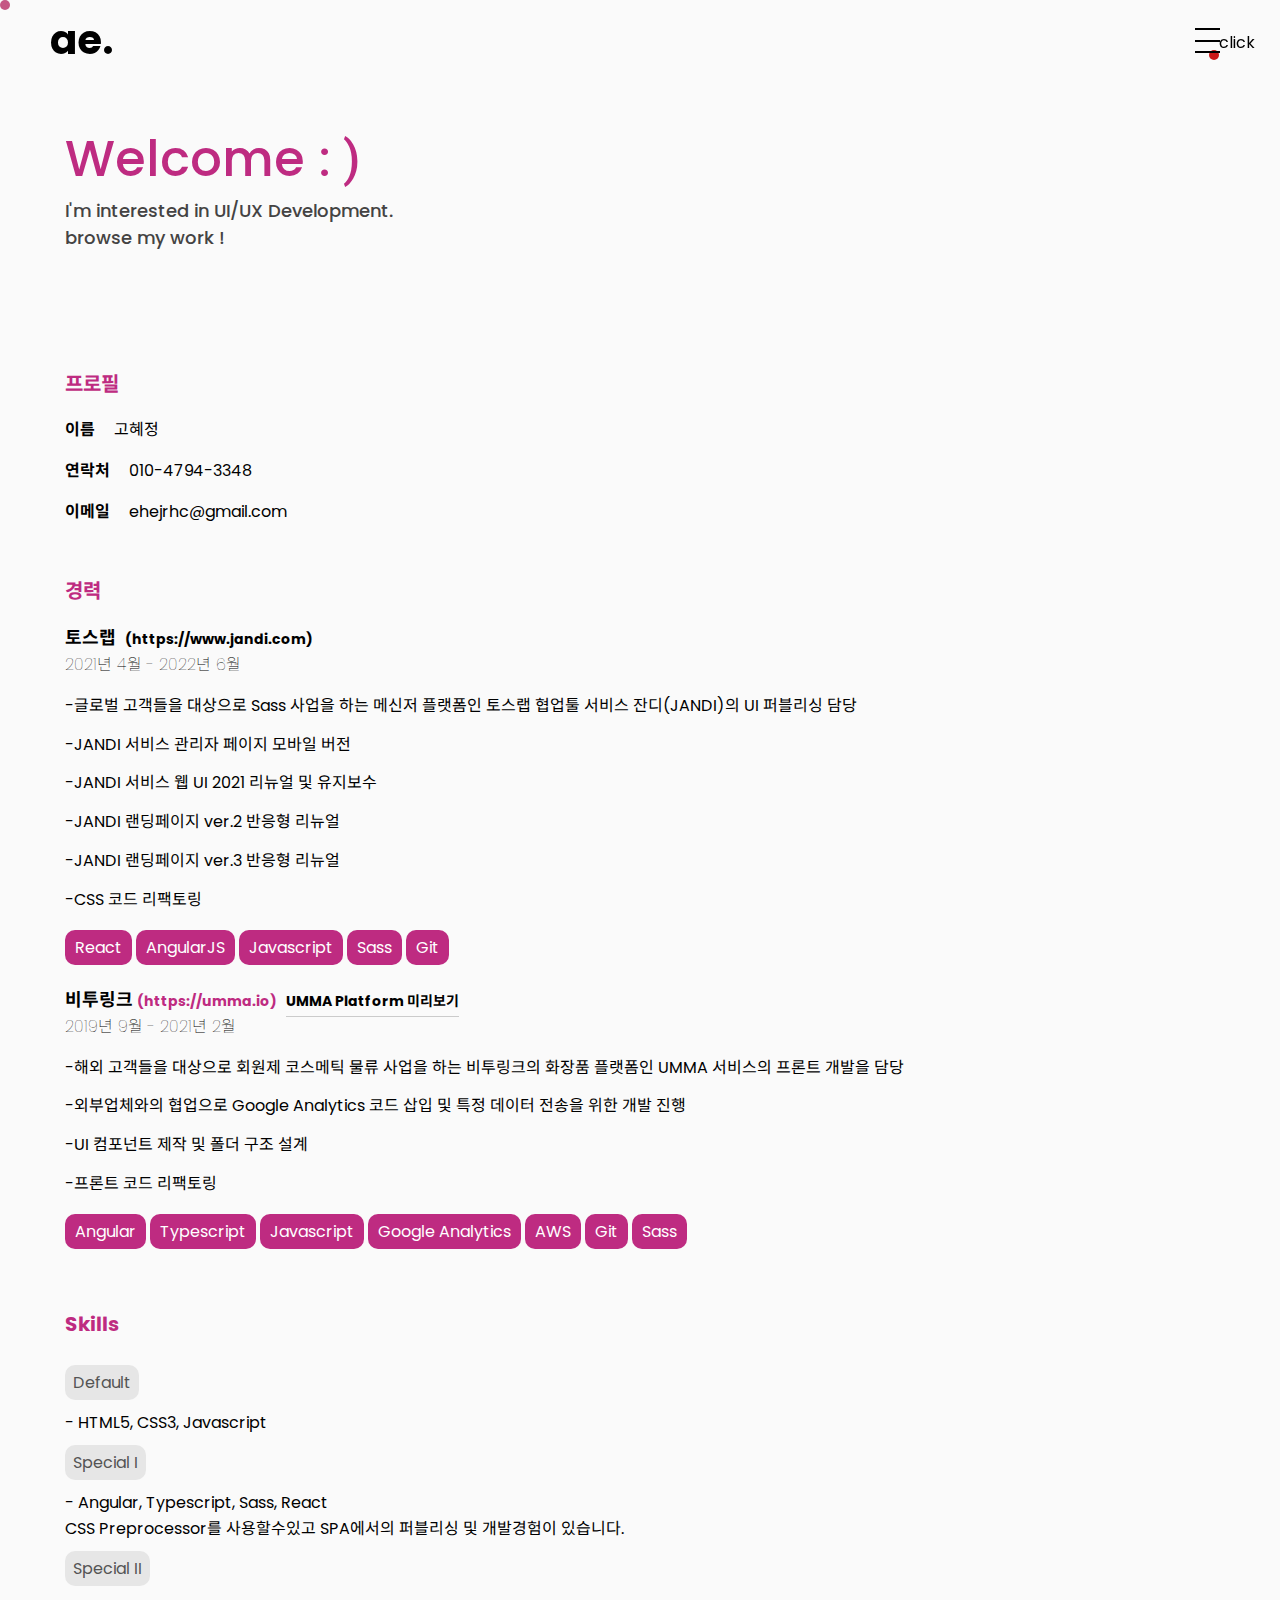
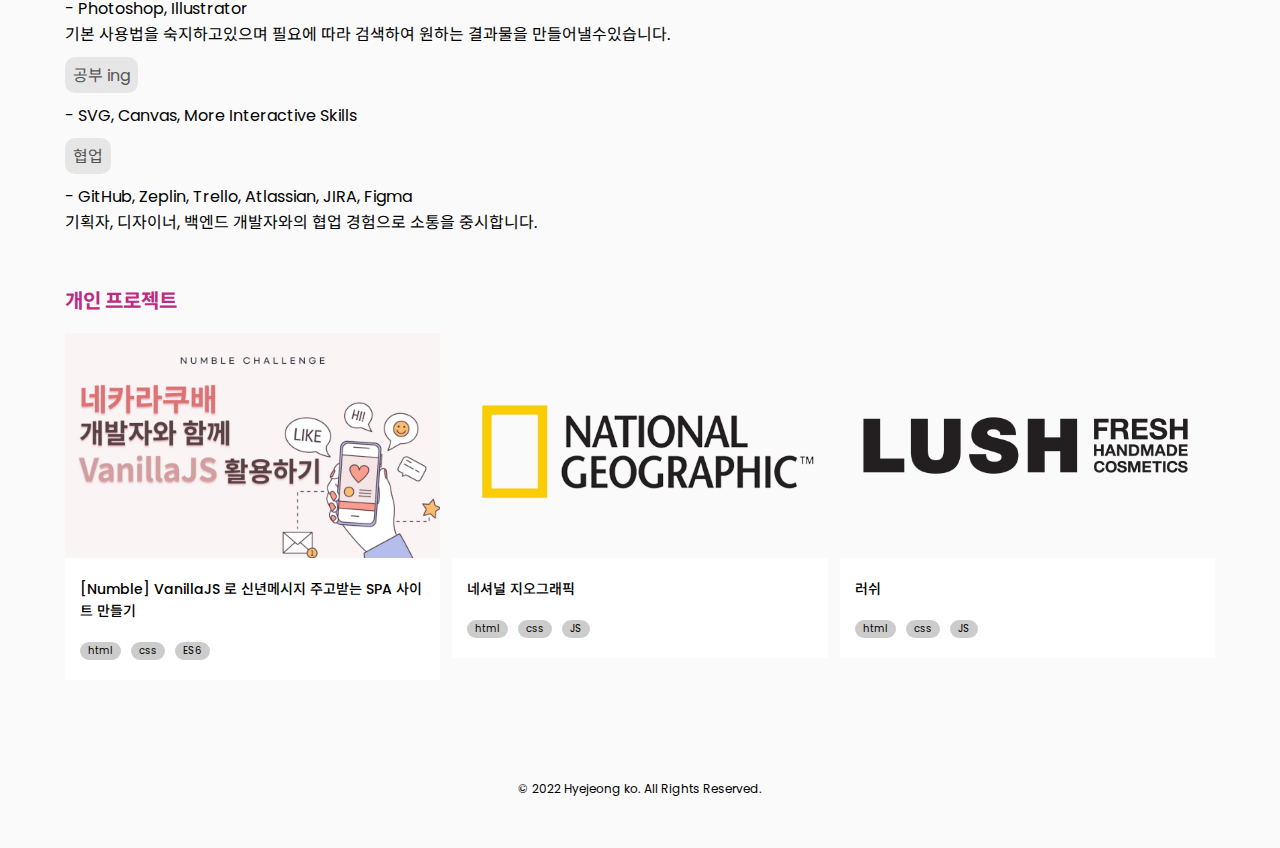
==== commit 007027da: "numble challenge 추가" ====
--- a/index.html
+++ b/index.html
@@ -231,6 +231,34 @@
           <ul>
             <li>
               <a
+                href="http://hpny2023-env.eba-sdne5k7d.us-east-2.elasticbeanstalk.com/"
+                target="_blank"
+              >
+                <div class="img-wrap">
+                  <img src="./images/numble.png" alt="project-img" />
+                  <div class="link">
+                    <i>
+                      <i class="fi-rr-redo"></i>
+                      <span class="blind">링크바로가기</span>
+                    </i>
+                  </div>
+                </div>
+                <div class="txt-wrap">
+                  <strong>[Numble] VanillaJS 로 신년메시지 주고받는 SPA 사이트 만들기</strong>
+                  <!-- <div class="date-wrap">
+                    <span class="tit">제작</span>
+                    <span class="date">2021.02.15~2021.02.18</span>
+                  </div> -->
+                  <div class="skill-wrap">
+                    <span>html</span>
+                    <span>css</span>
+                    <span>ES6</span>
+                  </div>
+                </div>
+              </a>
+            </li>
+            <li>
+              <a
                 href="https://aejeong.github.io/pc-mobile-publishing/"
                 target="_blank"
               >
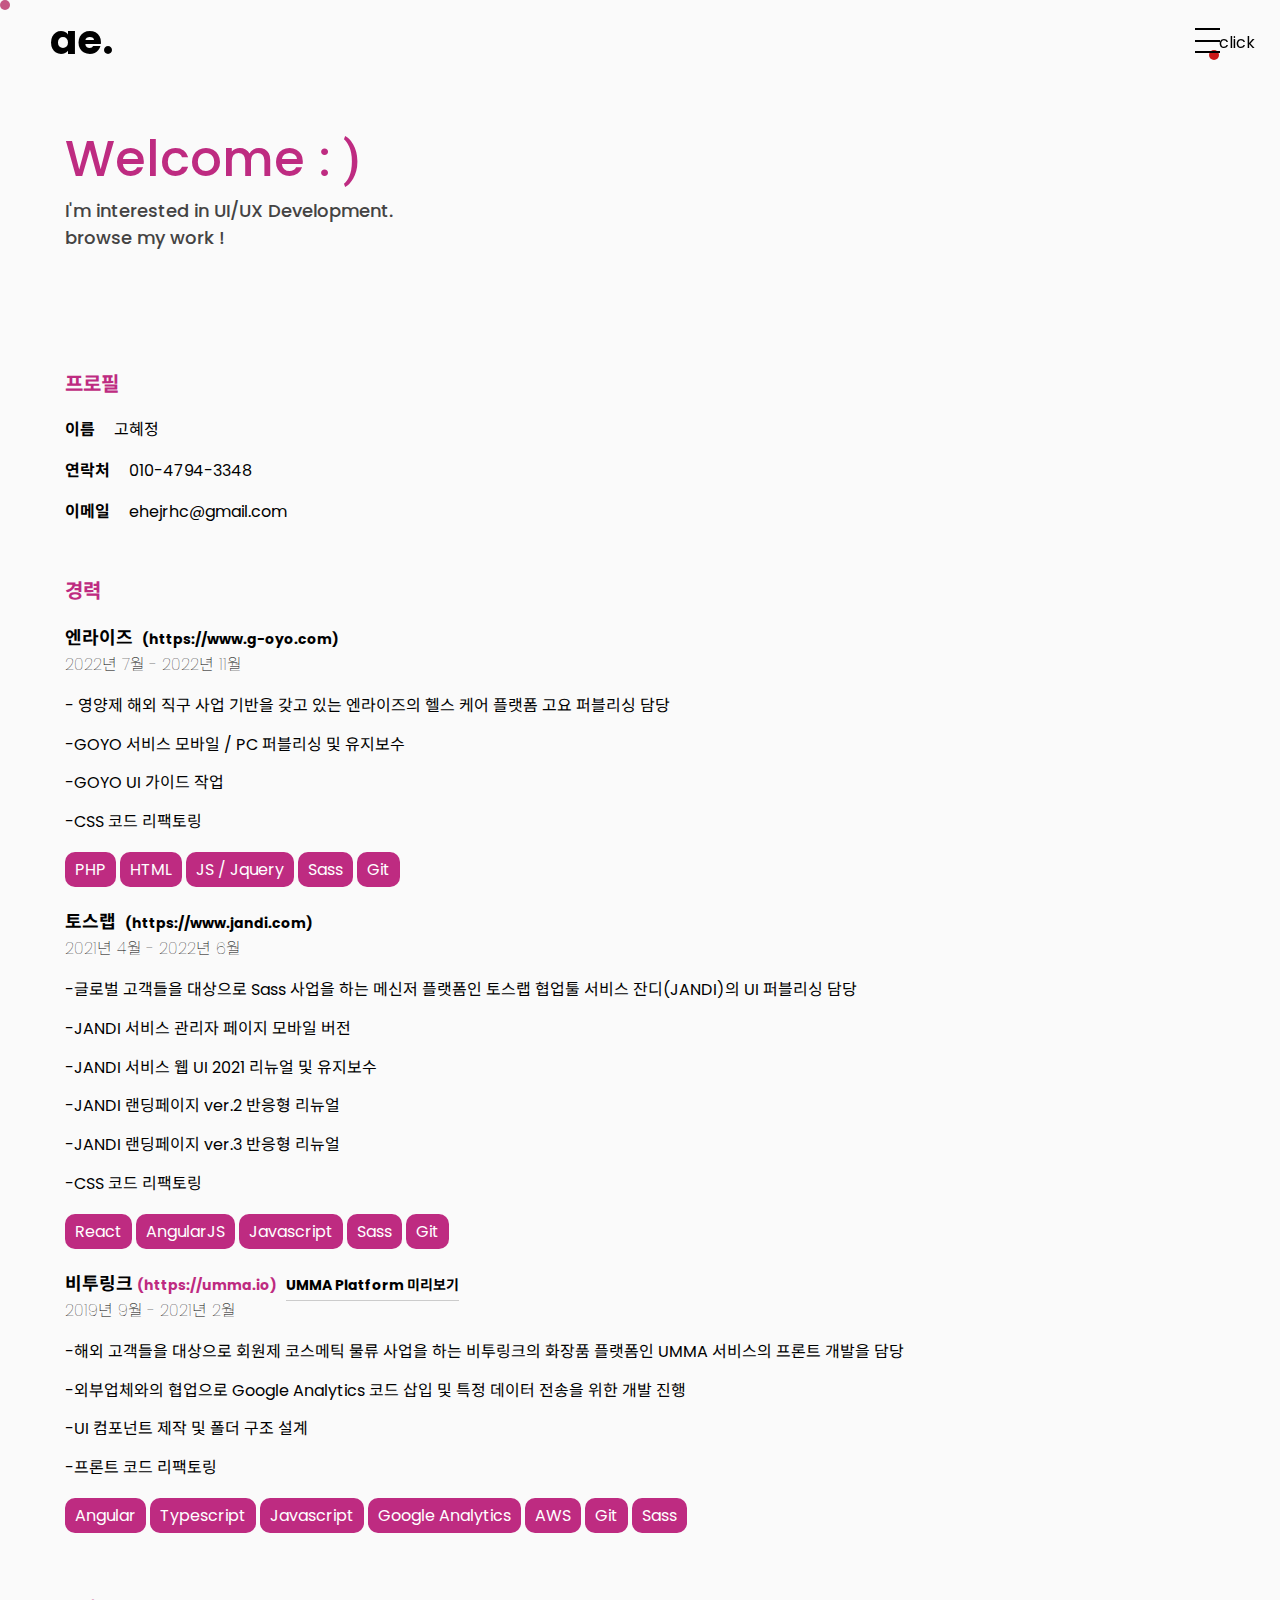
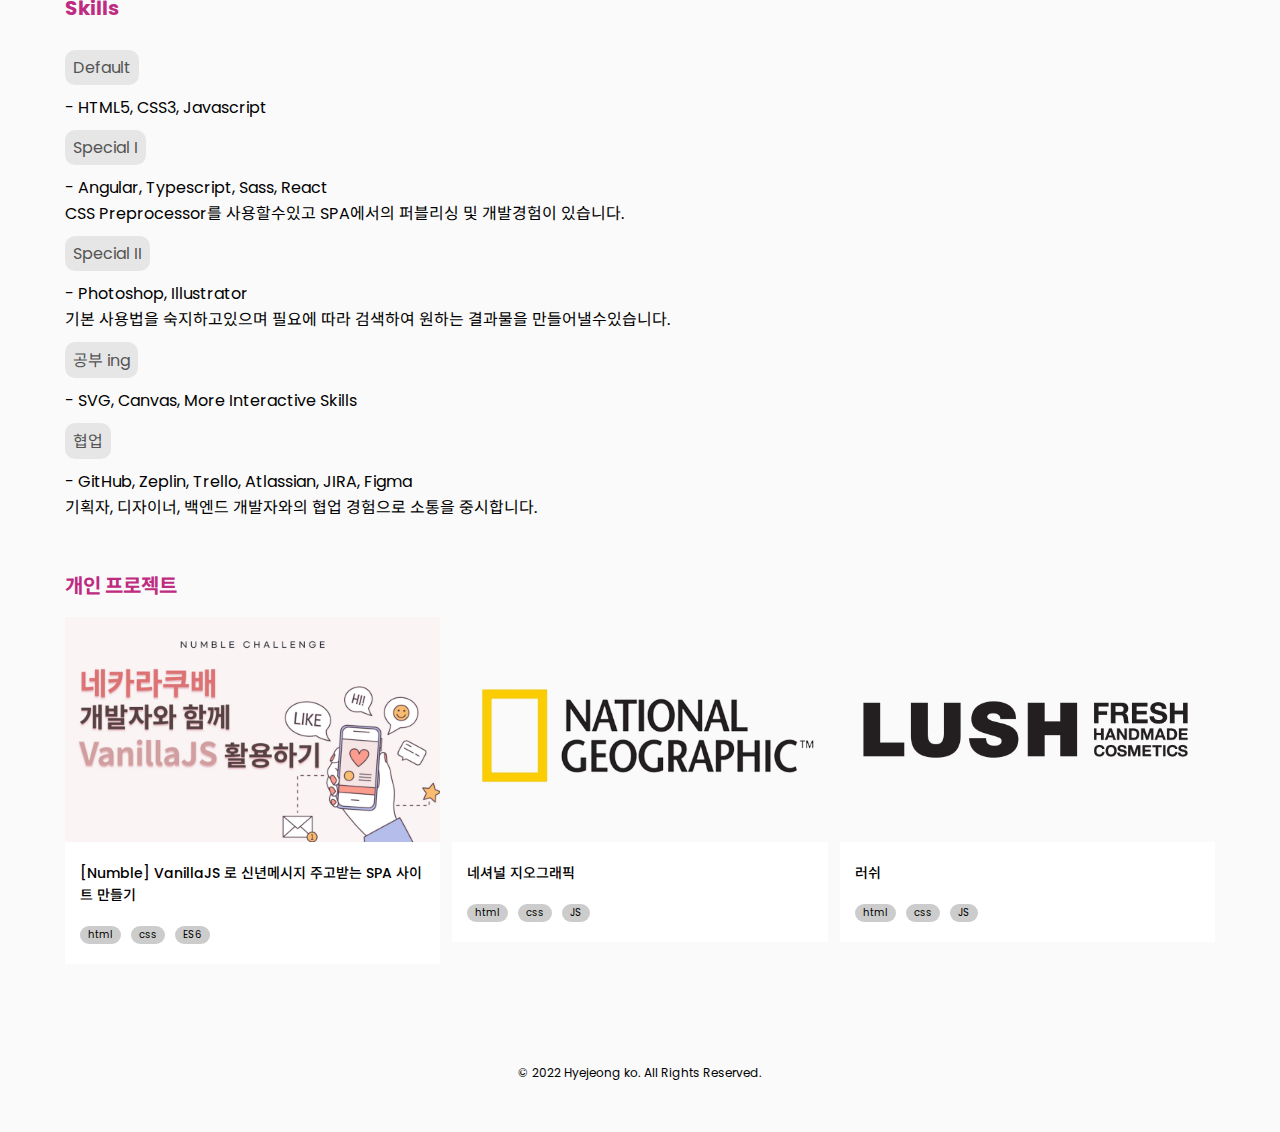
==== commit 28833b4d: "update work history" ====
--- a/index.html
+++ b/index.html
@@ -123,6 +123,35 @@
             <li>
               <div class="exprience-info">
                 <p>
+                  엔라이즈
+                  <a href="https://www.g-oyo.com/main/main.php" target="_blank"
+                    >(https://www.g-oyo.com)</a
+                  >
+                </p>
+                <span>2022년 7월 - 2022년 11월</span>
+                <ul>
+                  <li>
+                    - 영양제 해외 직구 사업 기반을 갖고 있는 엔라이즈의
+                    헬스 케어 플랫폼 고요 퍼블리싱 담당
+                  </li>
+                  <li>-GOYO 서비스 모바일 / PC 퍼블리싱 및 유지보수</li>
+                  <li>-GOYO UI 가이드 작업</li>
+                  <li>-CSS 코드 리팩토링</li>
+                </ul>
+              </div>
+              <div class="skills">
+                <ul>
+                  <li>PHP</li>
+                  <li>HTML</li>
+                  <li>JS / Jquery</li>
+                  <li>Sass</li>
+                  <li>Git</li>
+                </ul>
+              </div>
+            </li>
+            <li>
+              <div class="exprience-info">
+                <p>
                   토스랩
                   <a href="https://www.jandi.com/landing/kr" target="_blank"
                     >(https://www.jandi.com)</a
--- a/css/style.css
+++ b/css/style.css
@@ -206,10 +206,12 @@
 }
 .info .pj-preview ul {
   overflow: hidden;
+  display: flex;
+  flex-wrap: wrap;
 }
 .info .pj-preview ul li {
+  flex: 0 1 auto;
   width: 33.33%;
-  float: left;
   box-sizing: border-box;
   padding-right: 8px;
 }
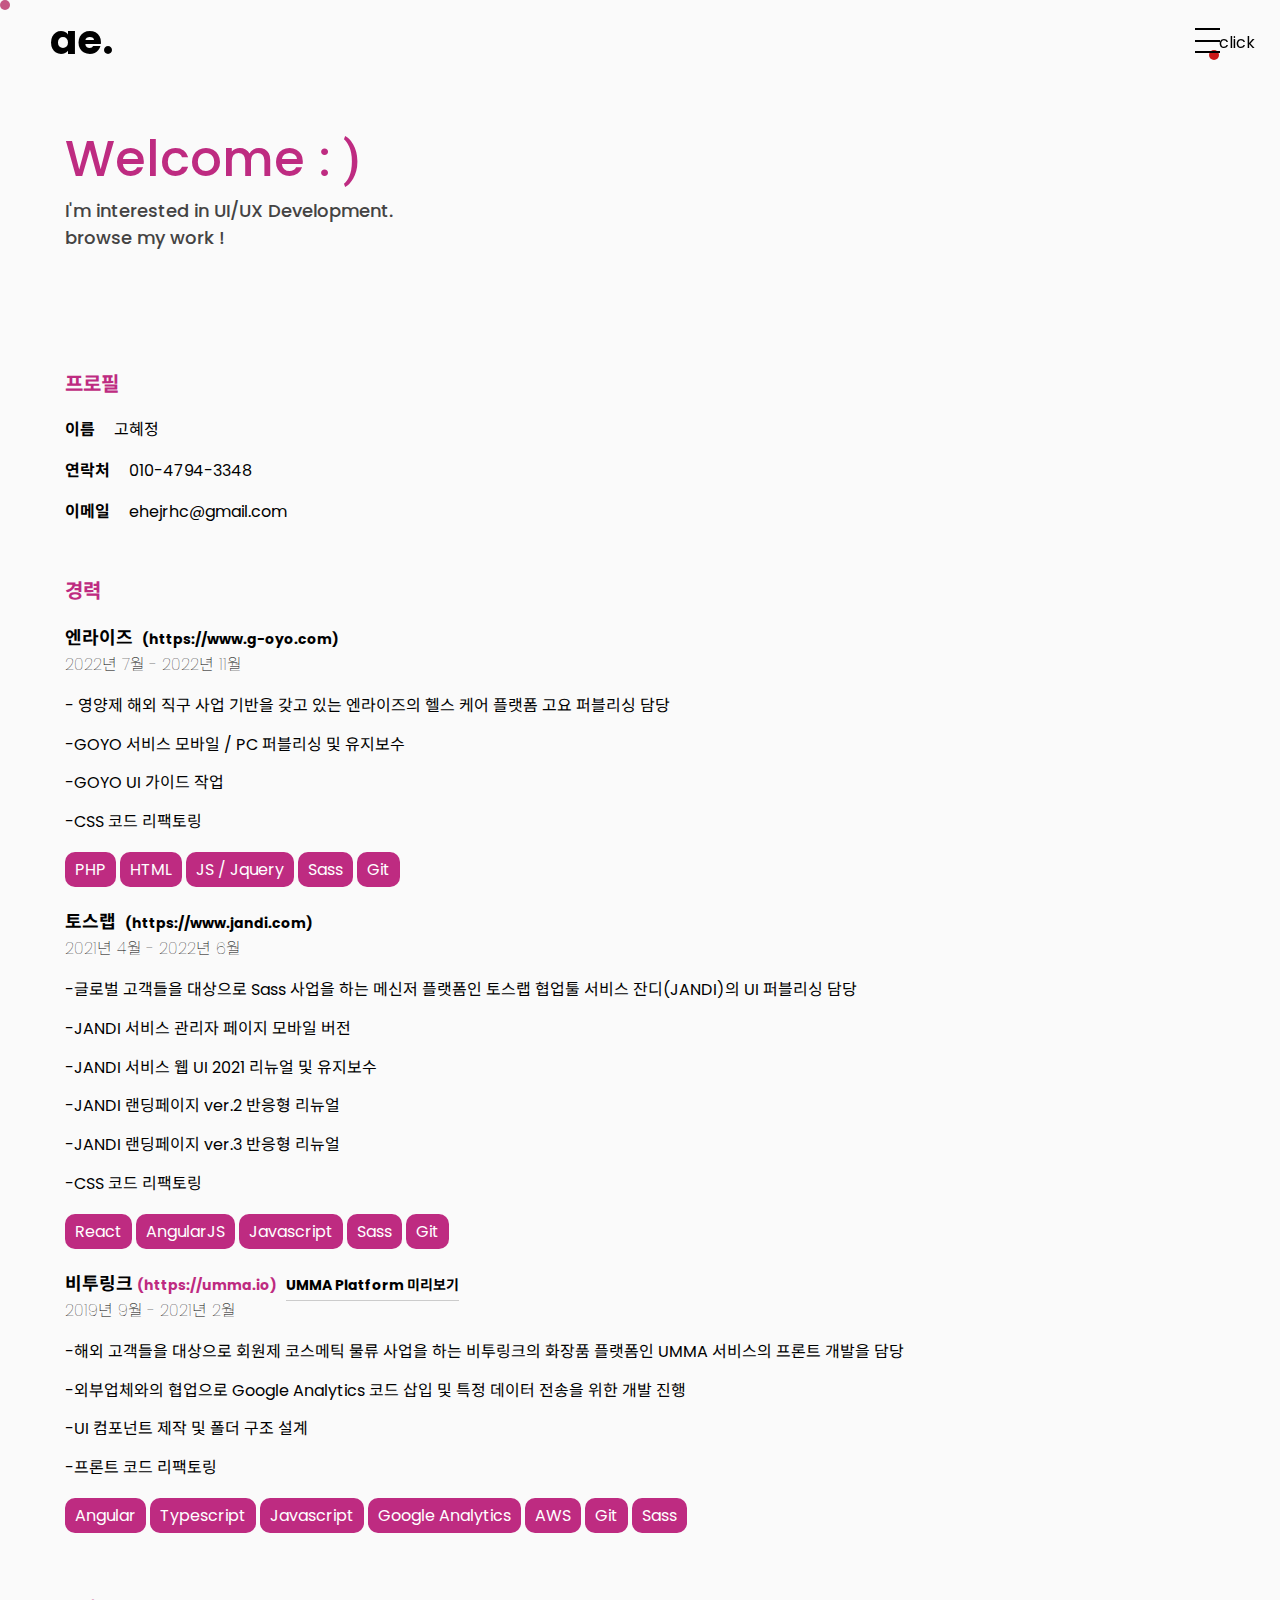
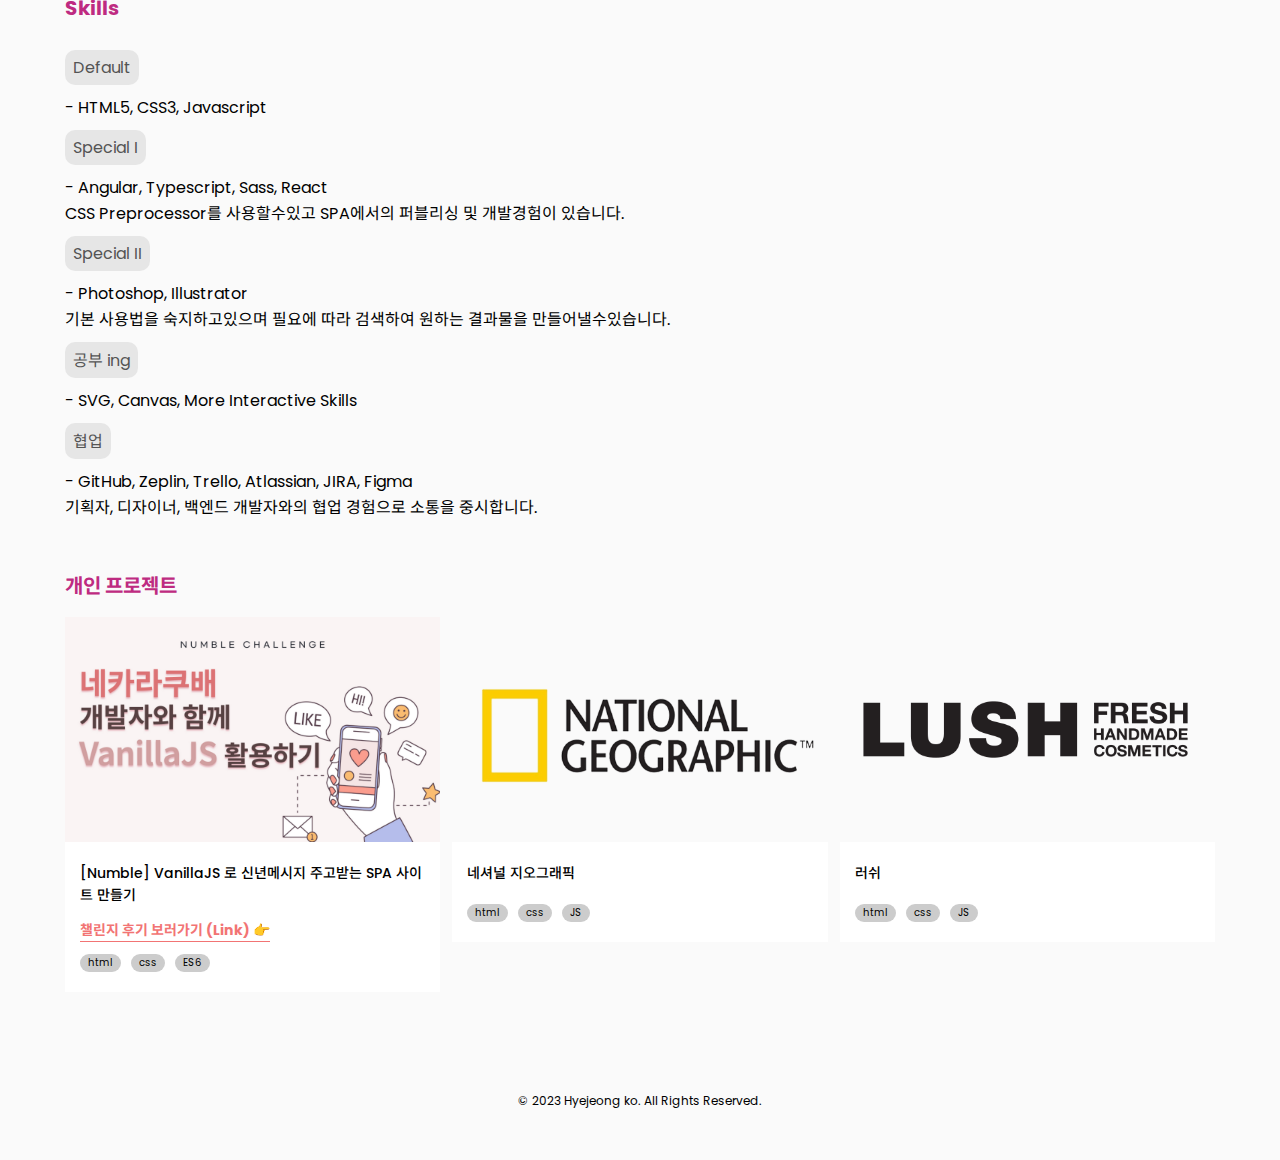
==== commit 8b9bd392: "링크 추가" ====
--- a/index.html
+++ b/index.html
@@ -259,10 +259,9 @@
           <h2>개인 프로젝트</h2>
           <ul>
             <li>
-              <a
+              <a class="go-to"
                 href="http://hpny2023-env.eba-sdne5k7d.us-east-2.elasticbeanstalk.com/"
-                target="_blank"
-              >
+                target="_blank">
                 <div class="img-wrap">
                   <img src="./images/numble.png" alt="project-img" />
                   <div class="link">
@@ -272,22 +271,27 @@
                     </i>
                   </div>
                 </div>
+              </a>
                 <div class="txt-wrap">
                   <strong>[Numble] VanillaJS 로 신년메시지 주고받는 SPA 사이트 만들기</strong>
                   <!-- <div class="date-wrap">
                     <span class="tit">제작</span>
                     <span class="date">2021.02.15~2021.02.18</span>
                   </div> -->
+                  <div class="extra-link">
+                    <a href="https://pick-up-record.tistory.com/entry/Numble-%EC%B1%8C%EB%A6%B0%EC%A7%80-VanillaJS-%EB%A1%9C-%EC%8B%A0%EB%85%84%EB%A9%94%EC%8B%9C%EC%A7%80-%EC%A3%BC%EA%B3%A0%EB%B0%9B%EB%8A%94-SPA-%EC%82%AC%EC%9D%B4%ED%8A%B8-%EB%A7%8C%EB%93%A4%EA%B8%B0" target="_blank">
+                      챌린지 후기 보러가기 (Link) 👉
+                    </a>
+                  </div>
                   <div class="skill-wrap">
                     <span>html</span>
                     <span>css</span>
                     <span>ES6</span>
                   </div>
                 </div>
-              </a>
-            </li>
-            <li>
-              <a
+            </li>
+            <li>
+              <a class="go-to"
                 href="https://aejeong.github.io/pc-mobile-publishing/"
                 target="_blank"
               >
@@ -315,7 +319,7 @@
               </a>
             </li>
             <li>
-              <a href="https://aejeong.github.io/aejeong-lush/" target="_blank">
+              <a class="go-to" href="https://aejeong.github.io/aejeong-lush/" target="_blank">
                 <div class="img-wrap">
                   <img src="./images/lush-logo.png" alt="project-img" />
                   <div class="link">
@@ -369,7 +373,7 @@
       </div>
     </div>
     <footer>
-      <p class="copy">© 2022 Hyejeong ko. All Rights Reserved.</p>
+      <p class="copy">© 2023 Hyejeong ko. All Rights Reserved.</p>
     </footer>
     <span class="dot"></span>
     <script src="./index.js"></script>
--- a/css/style.css
+++ b/css/style.css
@@ -232,15 +232,15 @@
 .info .pj-preview ul li:hover img {
   transform: scale(1.1);
 }
-.info .pj-preview ul a {
+.info .pj-preview ul .go-to {
   background: #fff;
 }
-.info .pj-preview ul a .img-wrap {
+.info .pj-preview ul .go-to .img-wrap {
   overflow: hidden;
   position: relative;
   padding-bottom: 60%;
 }
-.info .pj-preview ul a .img-wrap:before {
+.info .pj-preview ul .go-to .img-wrap:before {
   opacity: 0;
   position: absolute;
   content: "";
@@ -252,7 +252,7 @@
   z-index: 2;
   transition: 0.3s;
 }
-.info .pj-preview ul a .img-wrap .link {
+.info .pj-preview ul .go-to .img-wrap .link {
   transition: 0.3s;
   width: 50px;
   height: 50px;
@@ -269,32 +269,43 @@
   line-height: 50px;
   font-size: 18px;
 }
-.info .pj-preview ul a .txt-wrap {
+.info .pj-preview ul .txt-wrap {
   padding: 20px 15px;
   background: #fff;
   font-size: 14px;
 }
-.info .pj-preview ul a .txt-wrap strong {
+.info .pj-preview ul .txt-wrap .extra-link{
+  padding:3px 0;
+}
+
+.info .pj-preview ul .txt-wrap .extra-link a{
+  font-weight: 700;
+  color: #f27474;
+  text-decoration: underline;
+  text-underline-offset: 6px;
+}
+
+.info .pj-preview ul .txt-wrap strong {
   font-weight: 500;
   padding-bottom: 10px;
   display: inline-block;
 }
-.info .pj-preview ul a .txt-wrap .date-wrap {
+.info .pj-preview ul .txt-wrap .date-wrap {
   font-weight: 300;
   overflow: hidden;
 }
-.info .pj-preview ul a .txt-wrap .date-wrap .tit {
+.info .pj-preview ul .txt-wrap .date-wrap .tit {
   float: left;
 }
-.info .pj-preview ul a .txt-wrap .date-wrap .date {
+.info .pj-preview ul .txt-wrap .date-wrap .date {
   float: right;
 }
-.info .pj-preview ul a .txt-wrap .skill-wrap {
+.info .pj-preview ul .txt-wrap .skill-wrap {
   overflow: hidden;
   font-size: 10px;
   padding-top: 10px;
 }
-.info .pj-preview ul a .txt-wrap .skill-wrap span {
+.info .pj-preview ul .txt-wrap .skill-wrap span {
   border-radius: 15px;
   display: inline-block;
   vertical-align: top;
@@ -303,7 +314,7 @@
   float: left;
   margin-right: 10px;
 }
-.info .pj-preview ul a img {
+.info .pj-preview ul .go-to img {
   position: absolute;
   object-fit: cover;
   width: 100%;
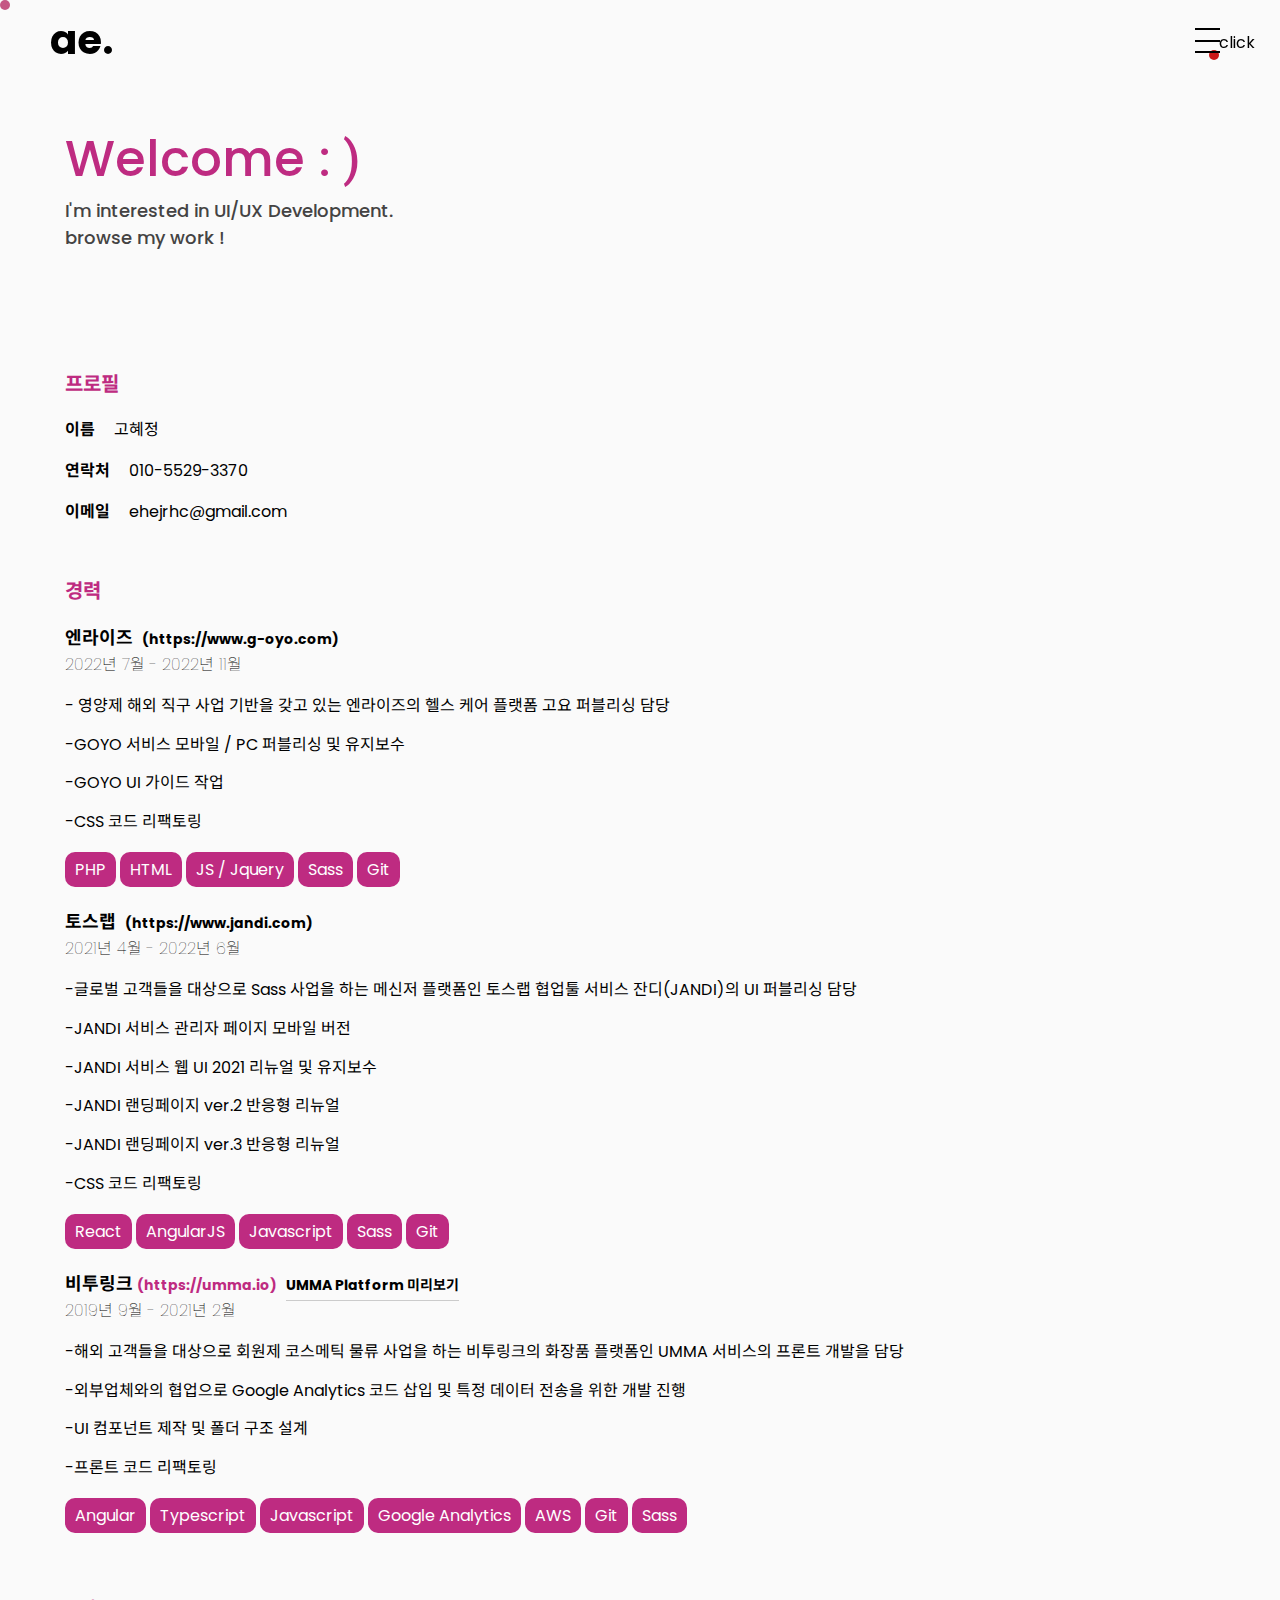
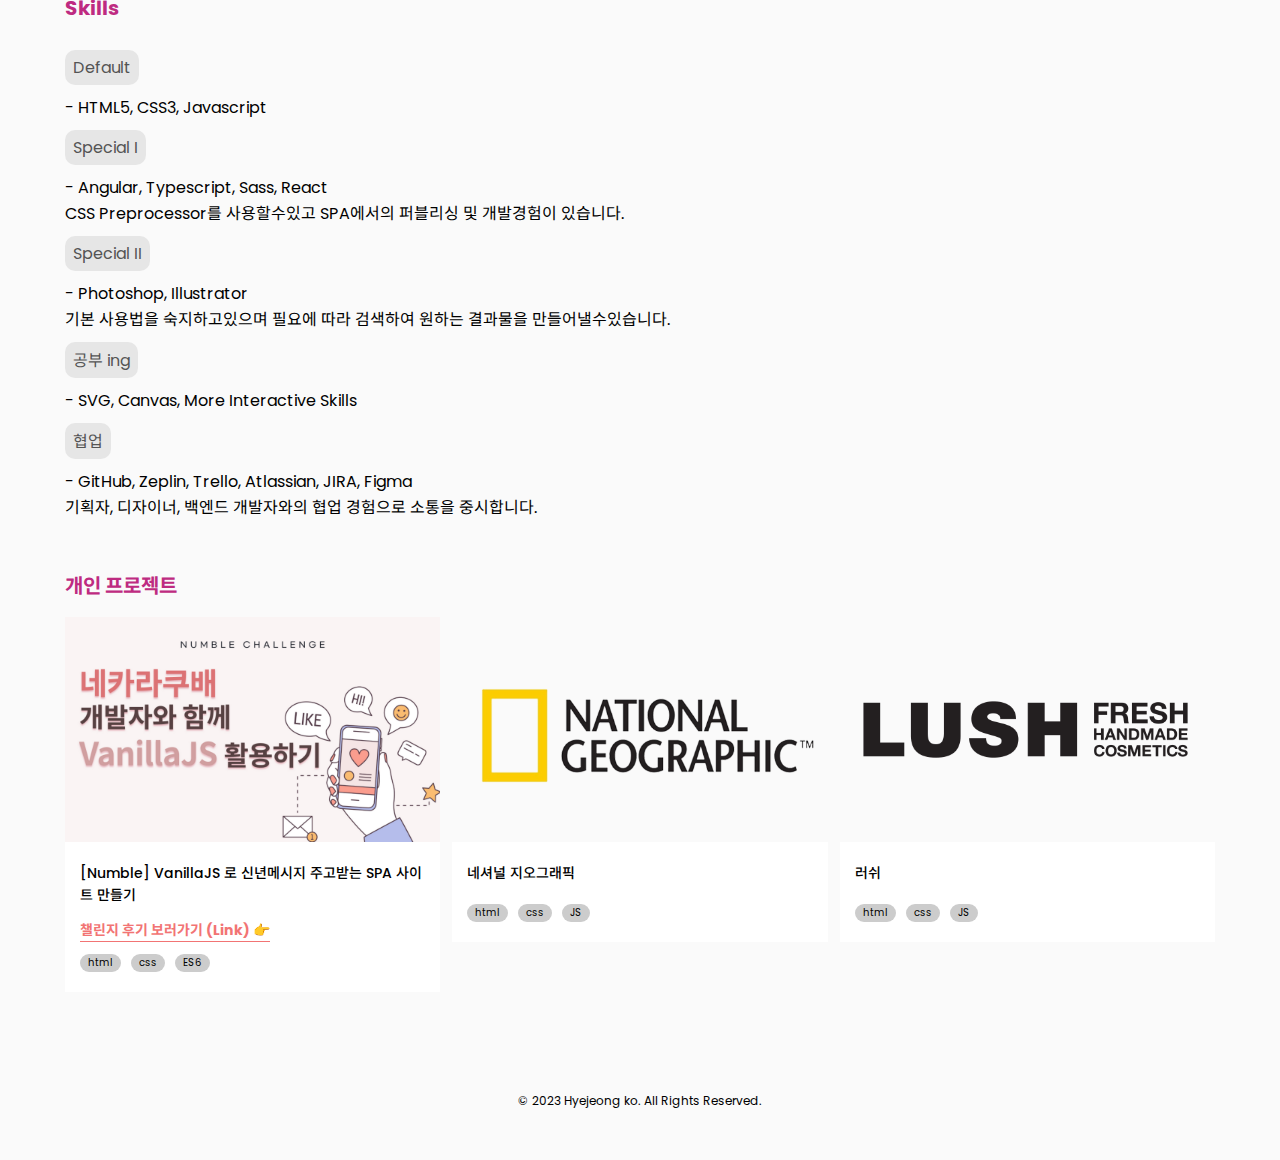
==== commit d0975751: "phone number update" ====
--- a/index.html
+++ b/index.html
@@ -109,7 +109,7 @@
             </li>
             <li>
               <strong>연락처</strong>
-              <span>010-4794-3348</span>
+              <span>010-5529-3370</span>
             </li>
             <li>
               <strong>이메일</strong>
@@ -260,7 +260,7 @@
           <ul>
             <li>
               <a class="go-to"
-                href="http://hpny2023-env.eba-sdne5k7d.us-east-2.elasticbeanstalk.com/"
+                href="https://animated-bubblegum-8a1ceb.netlify.app/"
                 target="_blank">
                 <div class="img-wrap">
                   <img src="./images/numble.png" alt="project-img" />
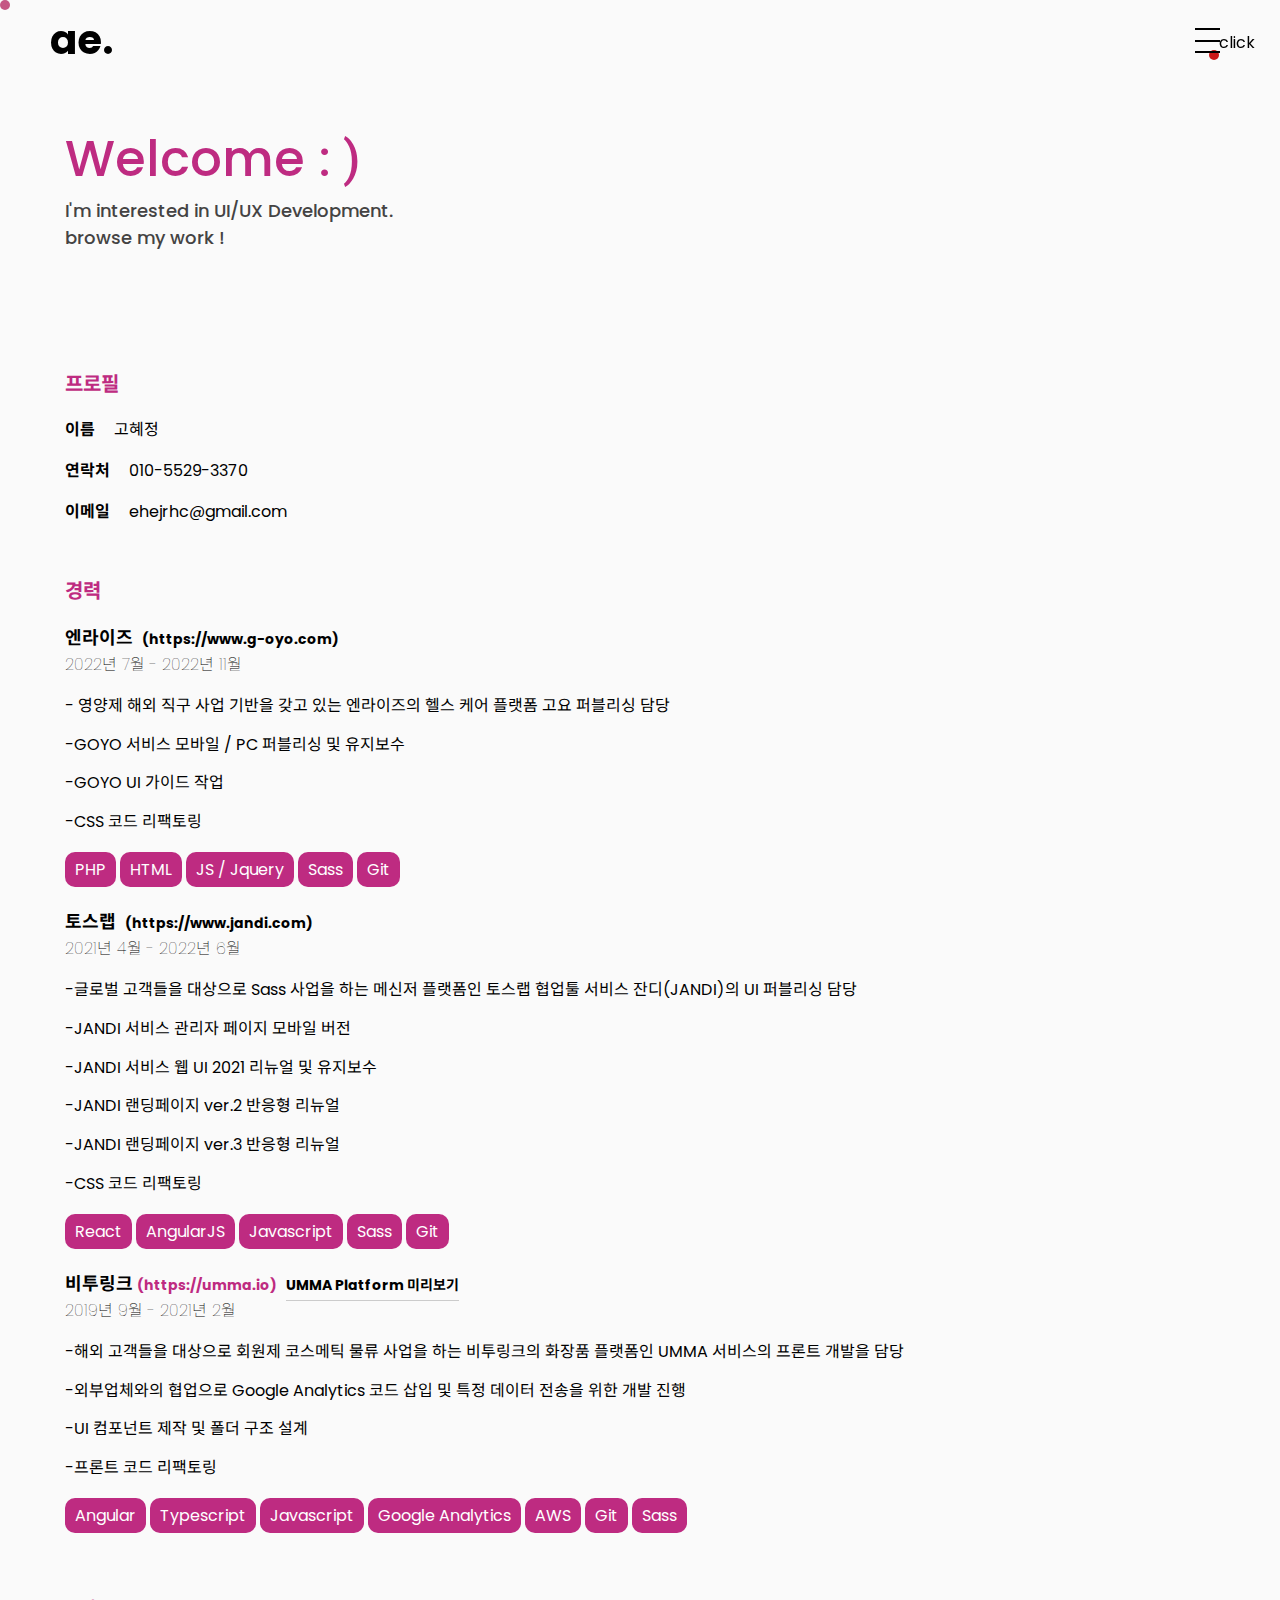
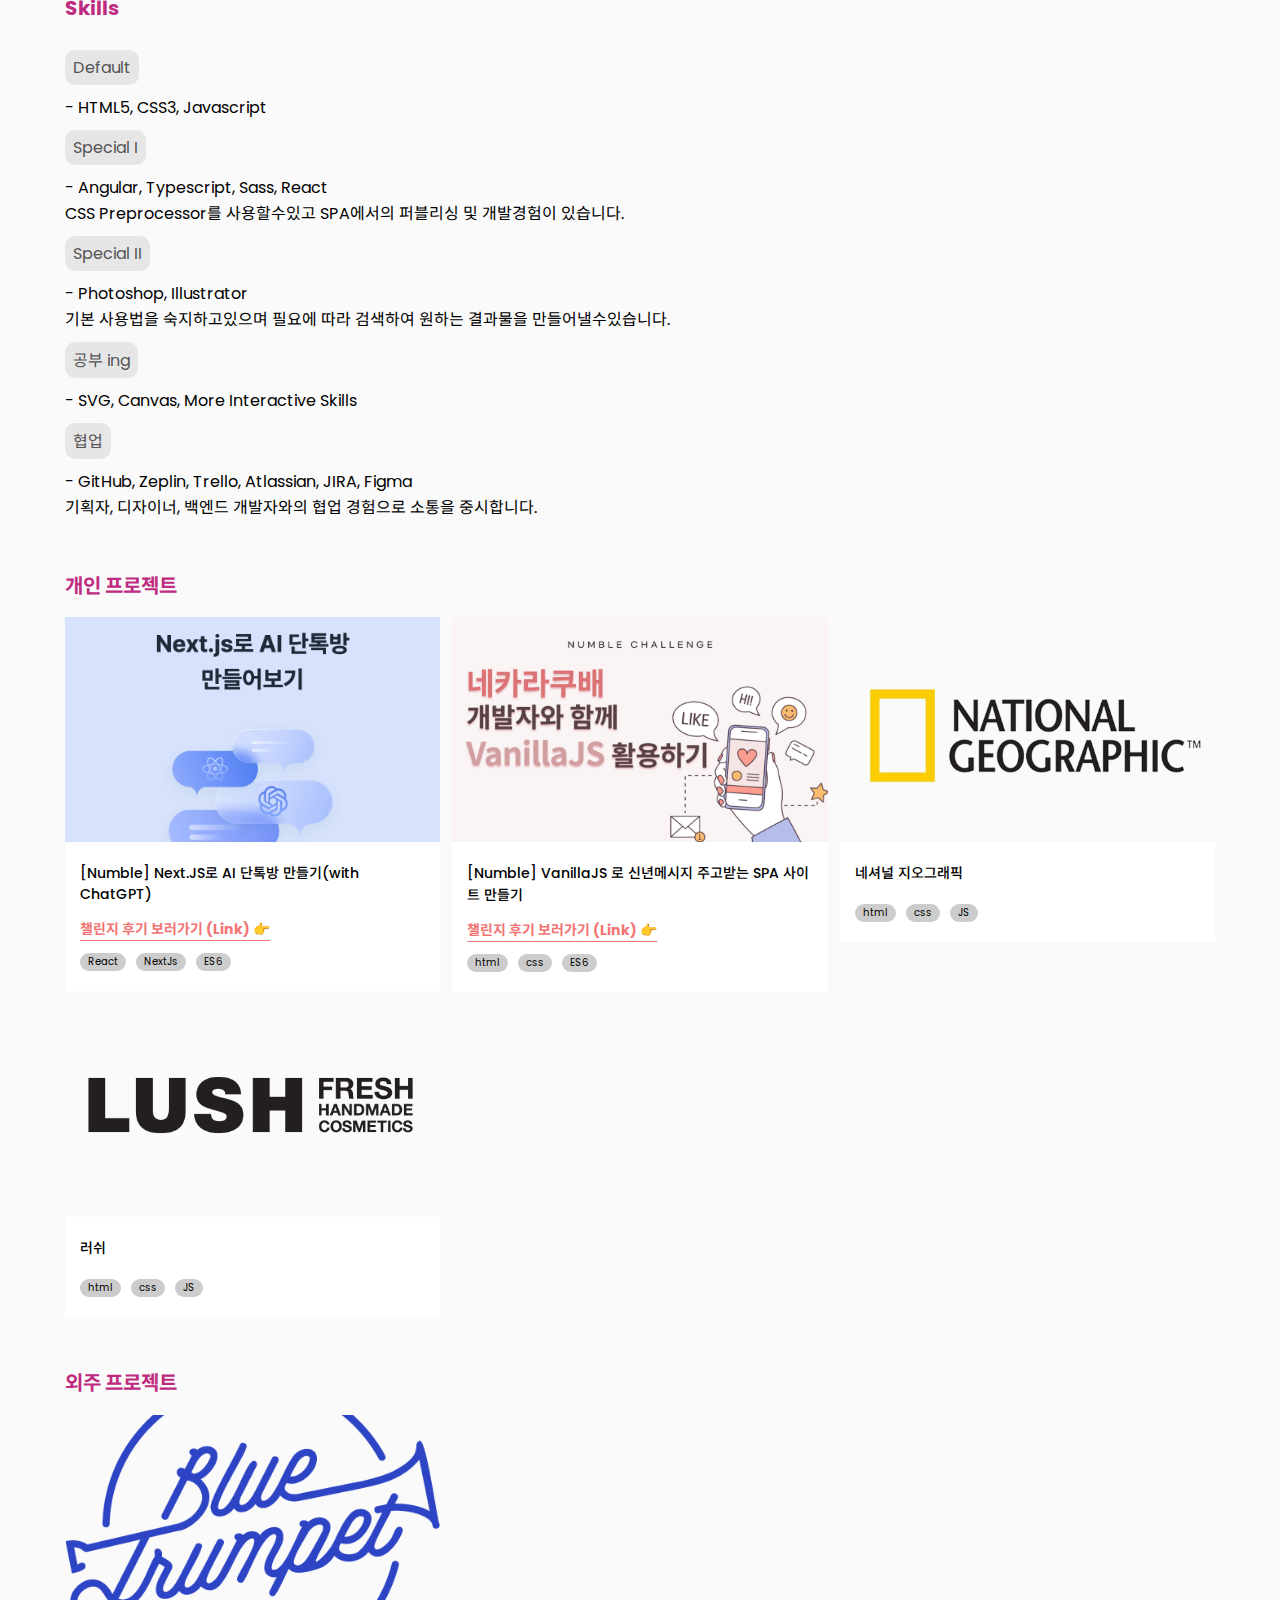
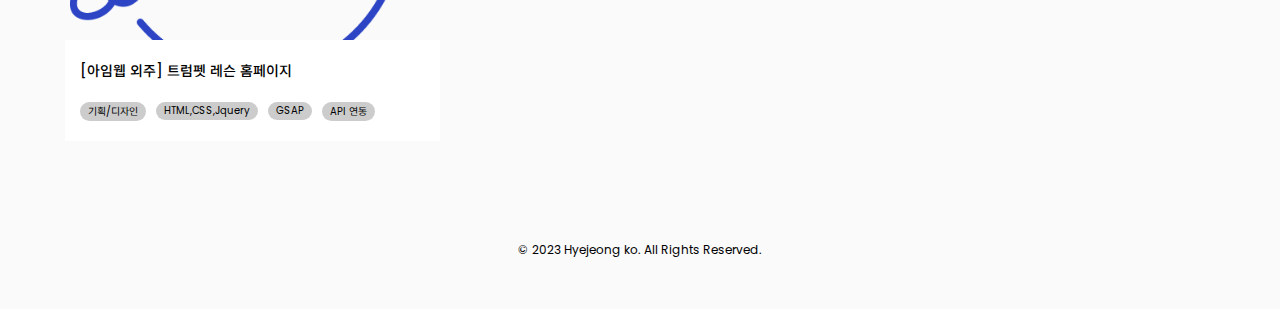
==== commit 6dceda86: "포폴 업뎃" ====
--- a/index.html
+++ b/index.html
@@ -260,6 +260,38 @@
           <ul>
             <li>
               <a class="go-to"
+                href="https://astonishing-starlight-5c8315.netlify.app"
+                target="_blank">
+                <div class="img-wrap">
+                  <img src="./images/numble-open-ai.png" alt="project-img" />
+                  <div class="link">
+                    <i>
+                      <i class="fi-rr-redo"></i>
+                      <span class="blind">링크바로가기</span>
+                    </i>
+                  </div>
+                </div>
+              </a>
+                <div class="txt-wrap">
+                  <strong>[Numble] Next.JS로 AI 단톡방 만들기(with ChatGPT)</strong>
+                  <!-- <div class="date-wrap">
+                    <span class="tit">제작</span>
+                    <span class="date">2021.02.15~2021.02.18</span>
+                  </div> -->
+                  <div class="extra-link">
+                    <a href="https://pick-up-record.tistory.com/entry/%EB%84%98%EB%B8%94-Nextjs%EB%A1%9C-AI-%EB%8B%A8%ED%86%A1%EB%B0%A9-%EB%A7%8C%EB%93%A4%EA%B8%B0-with-ChatGPT" target="_blank">
+                      챌린지 후기 보러가기 (Link) 👉
+                    </a>
+                  </div>
+                  <div class="skill-wrap">
+                    <span>React</span>
+                    <span>NextJs</span>
+                    <span>ES6</span>
+                  </div>
+                </div>
+            </li>
+            <li>
+              <a class="go-to"
                 href="https://animated-bubblegum-8a1ceb.netlify.app/"
                 target="_blank">
                 <div class="img-wrap">
@@ -370,6 +402,35 @@
             </li> -->
           </ul>
         </div>
+        <div class="pj-preview">
+          <h2>외주 프로젝트</h2>
+          <ul>
+            <li>
+              <a class="go-to"
+                href="https://blue-trumpet.com"
+                target="_blank">
+                <div class="img-wrap">
+                  <img src="./images/blue-trumpet.png" alt="project-img" />
+                  <div class="link">
+                    <i>
+                      <i class="fi-rr-redo"></i>
+                      <span class="blind">링크바로가기</span>
+                    </i>
+                  </div>
+                </div>
+              </a>
+                <div class="txt-wrap">
+                  <strong>[아임웹 외주] 트럼펫 레슨 홈페이지</strong>
+                  <div class="skill-wrap">
+                    <span>기획/디자인</span>
+                    <span>HTML,CSS,Jquery</span>
+                    <span>GSAP</span>
+                    <span>API 연동</span>
+                  </div>
+                </div>
+            </li>
+          </ul>
+        </div>
       </div>
     </div>
     <footer>
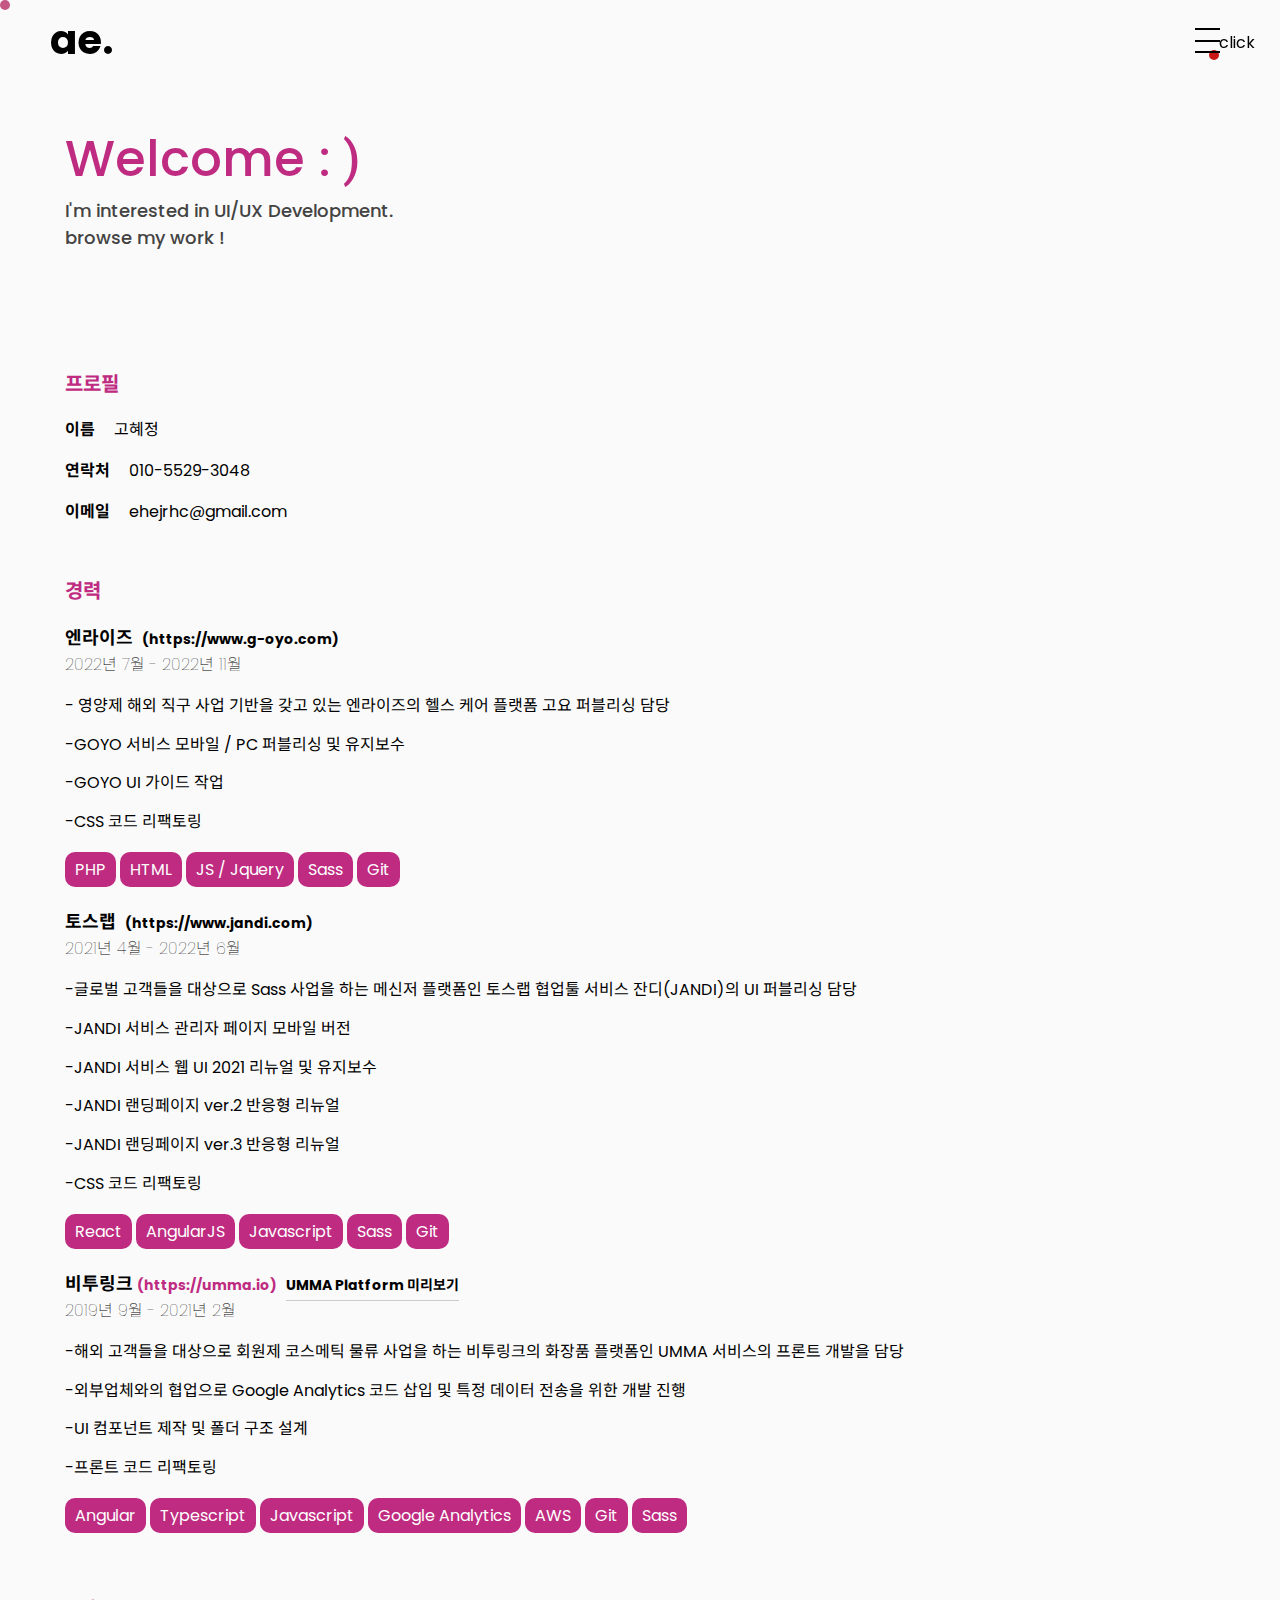
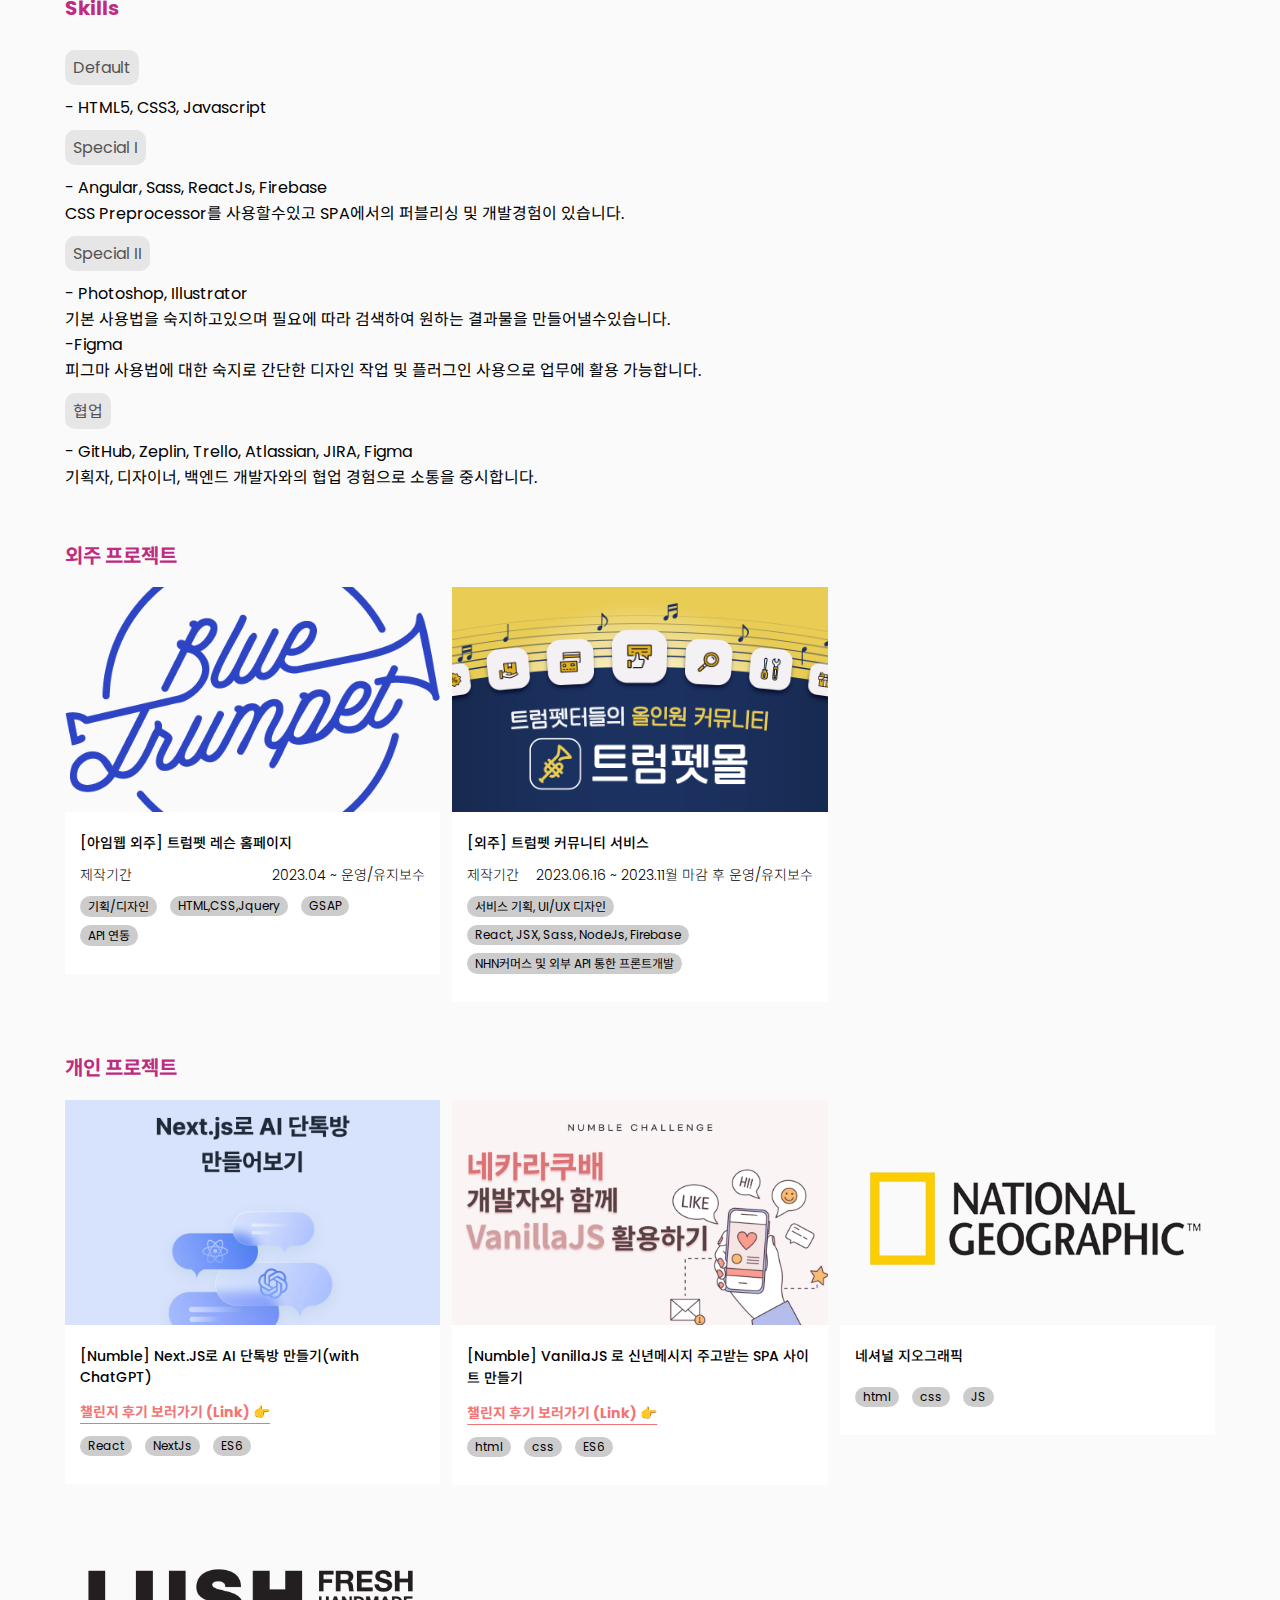
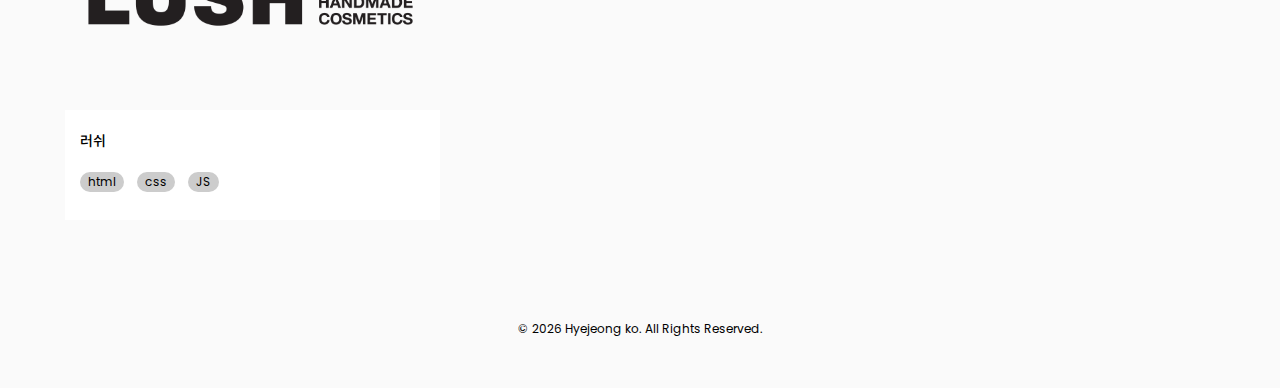
==== commit 9ff15172: "포트폴리오 업데이트" ====
--- a/index.html
+++ b/index.html
@@ -109,7 +109,7 @@
             </li>
             <li>
               <strong>연락처</strong>
-              <span>010-5529-3370</span>
+              <span>010-5529-3048</span>
             </li>
             <li>
               <strong>이메일</strong>
@@ -228,7 +228,7 @@
             <li>
               <span>Special I</span>
               <p>
-                - Angular, Typescript, Sass, React <br />
+                - Angular, Sass, ReactJs, Firebase <br />
                 CSS Preprocessor를 사용할수있고 SPA에서의 퍼블리싱 및 개발경험이
                 있습니다.
               </p>
@@ -240,10 +240,10 @@
                 기본 사용법을 숙지하고있으며 필요에 따라 검색하여 원하는
                 결과물을 만들어낼수있습니다.
               </p>
-            </li>
-            <li>
-              <span>공부 ing</span>
-              <p>- SVG, Canvas, More Interactive Skills</p>
+              <p>
+                -Figma <br />
+                피그마 사용법에 대한 숙지로 간단한 디자인 작업 및 플러그인 사용으로 업무에 활용 가능합니다.
+              </p>
             </li>
             <li>
               <span>협업</span>
@@ -252,6 +252,66 @@
                 기획자, 디자이너, 백엔드 개발자와의 협업 경험으로 소통을
                 중시합니다.
               </p>
+            </li>
+          </ul>
+        </div>
+        <div class="pj-preview">
+          <h2>외주 프로젝트</h2>
+          <ul>
+            <li>
+              <a class="go-to"
+                href="https://blue-trumpet.com"
+                target="_blank">
+                <div class="img-wrap">
+                  <img src="./images/blue-trumpet.png" alt="project-img" />
+                  <div class="link">
+                    <i>
+                      <i class="fi-rr-redo"></i>
+                      <span class="blind">링크바로가기</span>
+                    </i>
+                  </div>
+                </div>
+              </a>
+                <div class="txt-wrap">
+                  <strong>[아임웹 외주] 트럼펫 레슨 홈페이지</strong>
+                  <div class="date-wrap">
+                    <span class="tit">제작기간</span>
+                    <span class="date">2023.04 ~ 운영/유지보수</span>
+                  </div>
+                  <div class="skill-wrap">
+                    <span>기획/디자인</span>
+                    <span>HTML,CSS,Jquery</span>
+                    <span>GSAP</span>
+                    <span>API 연동</span>
+                  </div>
+                </div>
+            </li>
+            <li>
+              <a class="go-to"
+                href="https://trumpetmall.com"
+                target="_blank">
+                <div class="img-wrap">
+                  <img src="./images/trumpetmall.png" alt="project-img" />
+                  <div class="link">
+                    <i>
+                      <i class="fi-rr-redo"></i>
+                      <span class="blind">링크바로가기</span>
+                    </i>
+                  </div>
+                </div>
+              </a>
+                <div class="txt-wrap">
+                  <strong>[외주] 트럼펫 커뮤니티 서비스</strong>
+                  <div class="date-wrap">
+                    <span class="tit">제작기간</span>
+                    <span class="date">2023.06.16 ~ 2023.11월 마감 후 운영/유지보수</span>
+                  </div>
+                  <div class="skill-wrap">
+                    <span>서비스 기획, UI/UX 디자인</span>
+                    <span>React, JSX, Sass, NodeJs, Firebase</span>
+                    <span>NHN커머스 및 외부 API 통한 프론트개발</span>
+                  </div>
+                </div>
             </li>
           </ul>
         </div>
@@ -402,39 +462,11 @@
             </li> -->
           </ul>
         </div>
-        <div class="pj-preview">
-          <h2>외주 프로젝트</h2>
-          <ul>
-            <li>
-              <a class="go-to"
-                href="https://blue-trumpet.com"
-                target="_blank">
-                <div class="img-wrap">
-                  <img src="./images/blue-trumpet.png" alt="project-img" />
-                  <div class="link">
-                    <i>
-                      <i class="fi-rr-redo"></i>
-                      <span class="blind">링크바로가기</span>
-                    </i>
-                  </div>
-                </div>
-              </a>
-                <div class="txt-wrap">
-                  <strong>[아임웹 외주] 트럼펫 레슨 홈페이지</strong>
-                  <div class="skill-wrap">
-                    <span>기획/디자인</span>
-                    <span>HTML,CSS,Jquery</span>
-                    <span>GSAP</span>
-                    <span>API 연동</span>
-                  </div>
-                </div>
-            </li>
-          </ul>
-        </div>
+   
       </div>
     </div>
     <footer>
-      <p class="copy">© 2023 Hyejeong ko. All Rights Reserved.</p>
+      <p class="copy">© <span class="footer-year">year</span> Hyejeong ko. All Rights Reserved.</p>
     </footer>
     <span class="dot"></span>
     <script src="./index.js"></script>
--- a/css/style.css
+++ b/css/style.css
@@ -302,7 +302,7 @@
 }
 .info .pj-preview ul .txt-wrap .skill-wrap {
   overflow: hidden;
-  font-size: 10px;
+  font-size: 12px;
   padding-top: 10px;
 }
 .info .pj-preview ul .txt-wrap .skill-wrap span {
@@ -311,8 +311,8 @@
   vertical-align: top;
   padding: 1px 8px;
   background: #ccc;
-  float: left;
   margin-right: 10px;
+  margin-bottom: 8px;
 }
 .info .pj-preview ul .go-to img {
   position: absolute;
